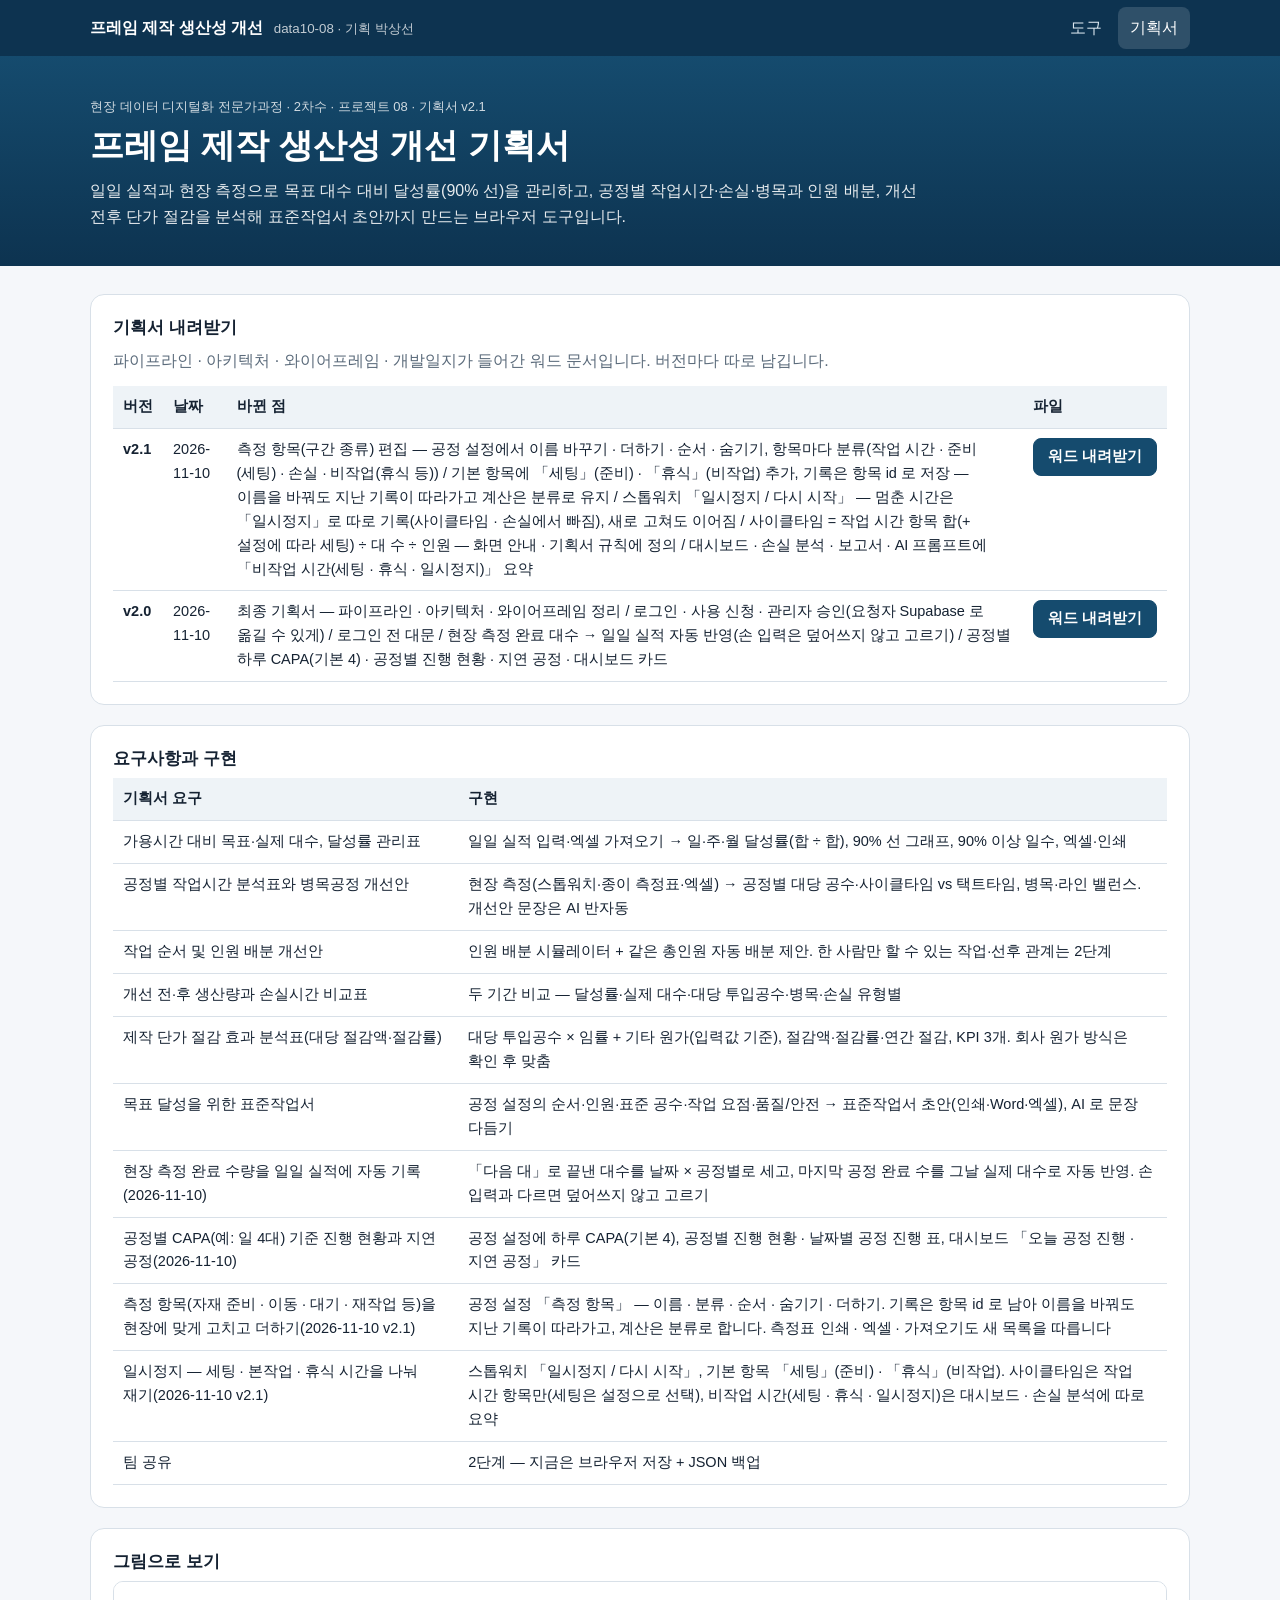
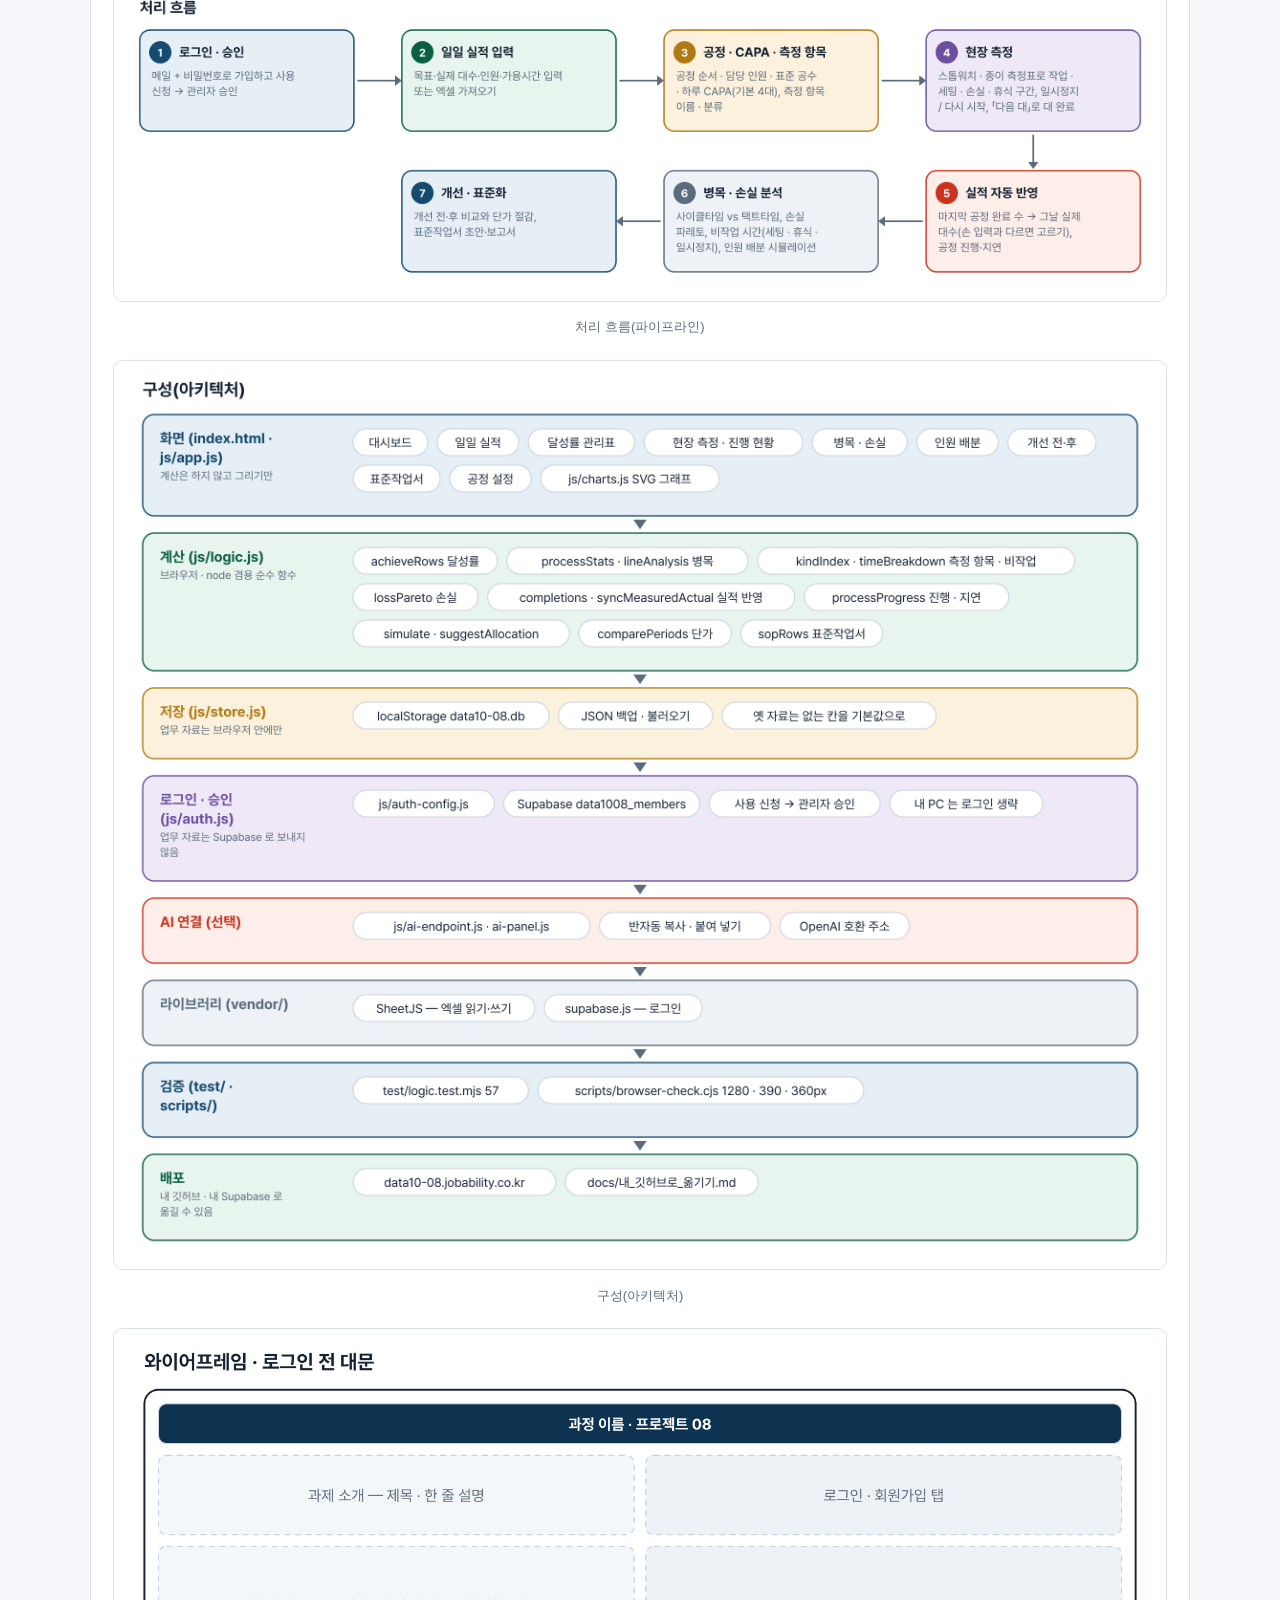
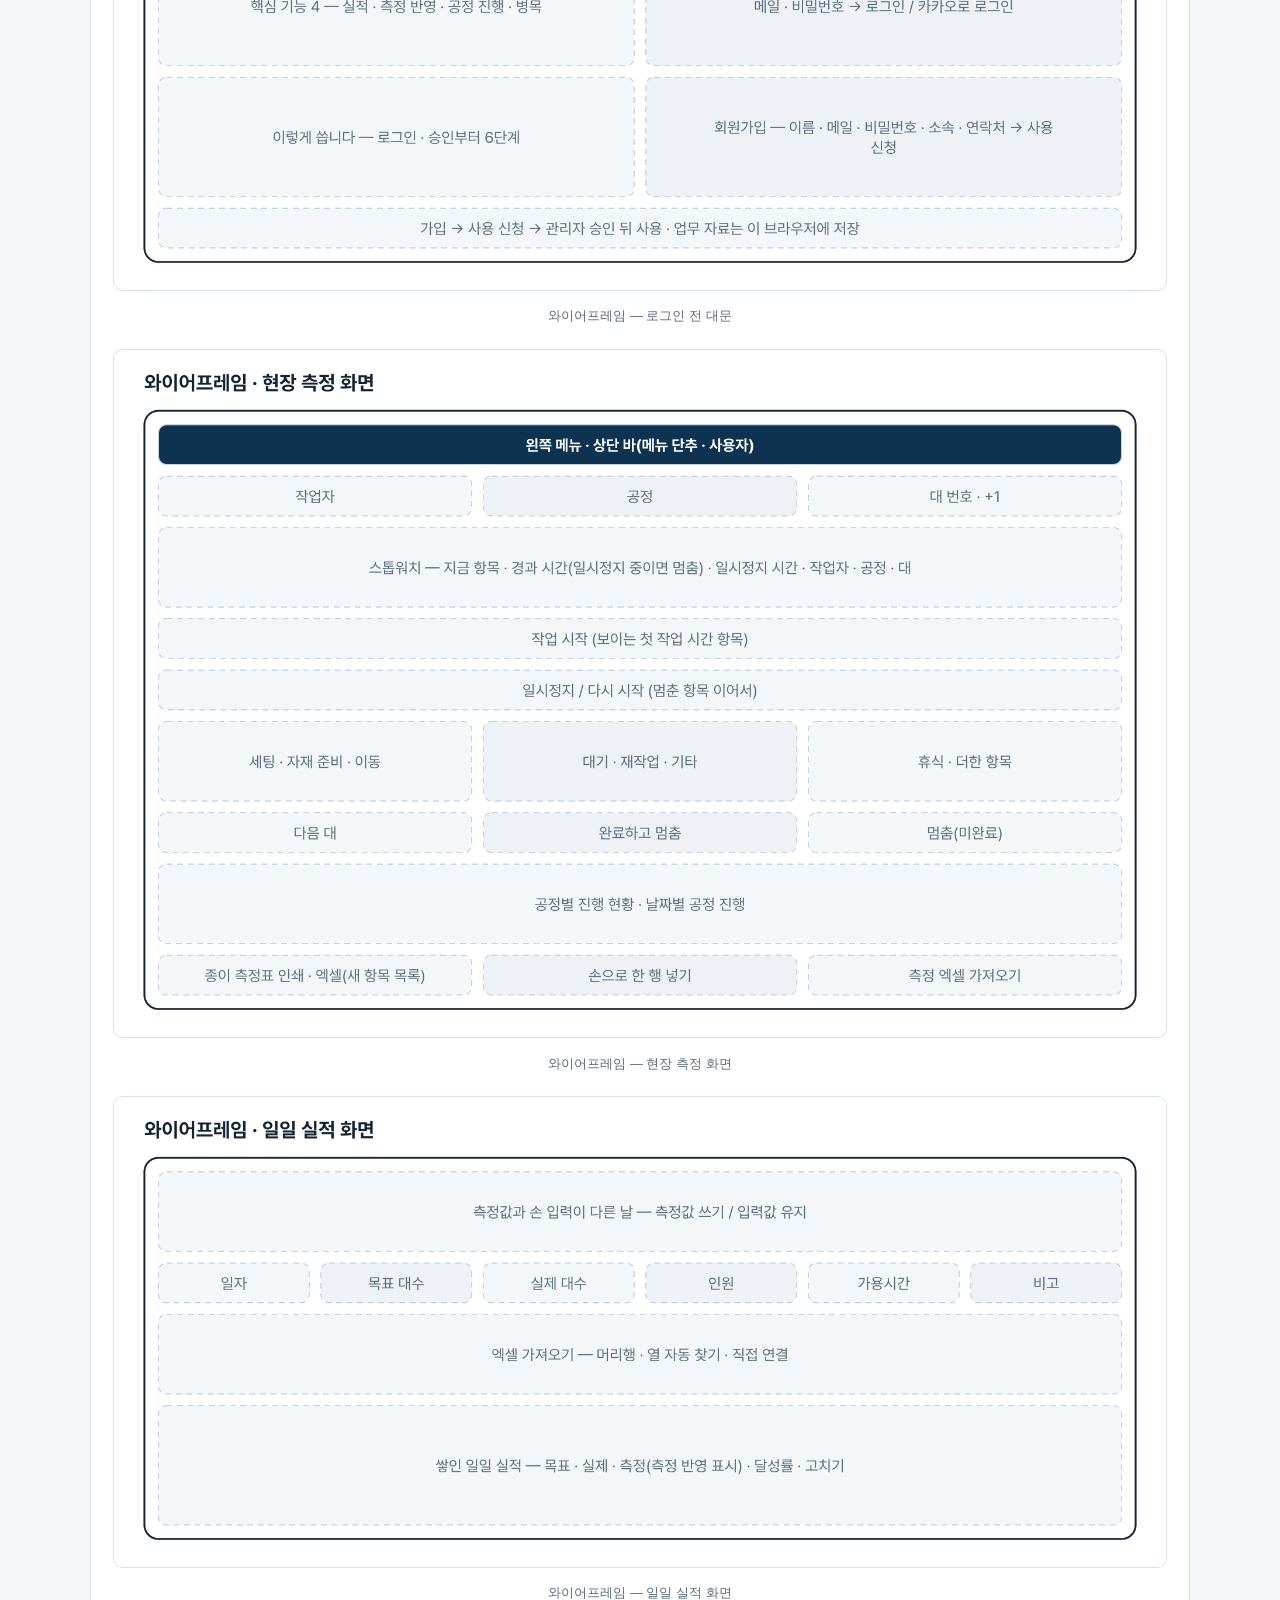
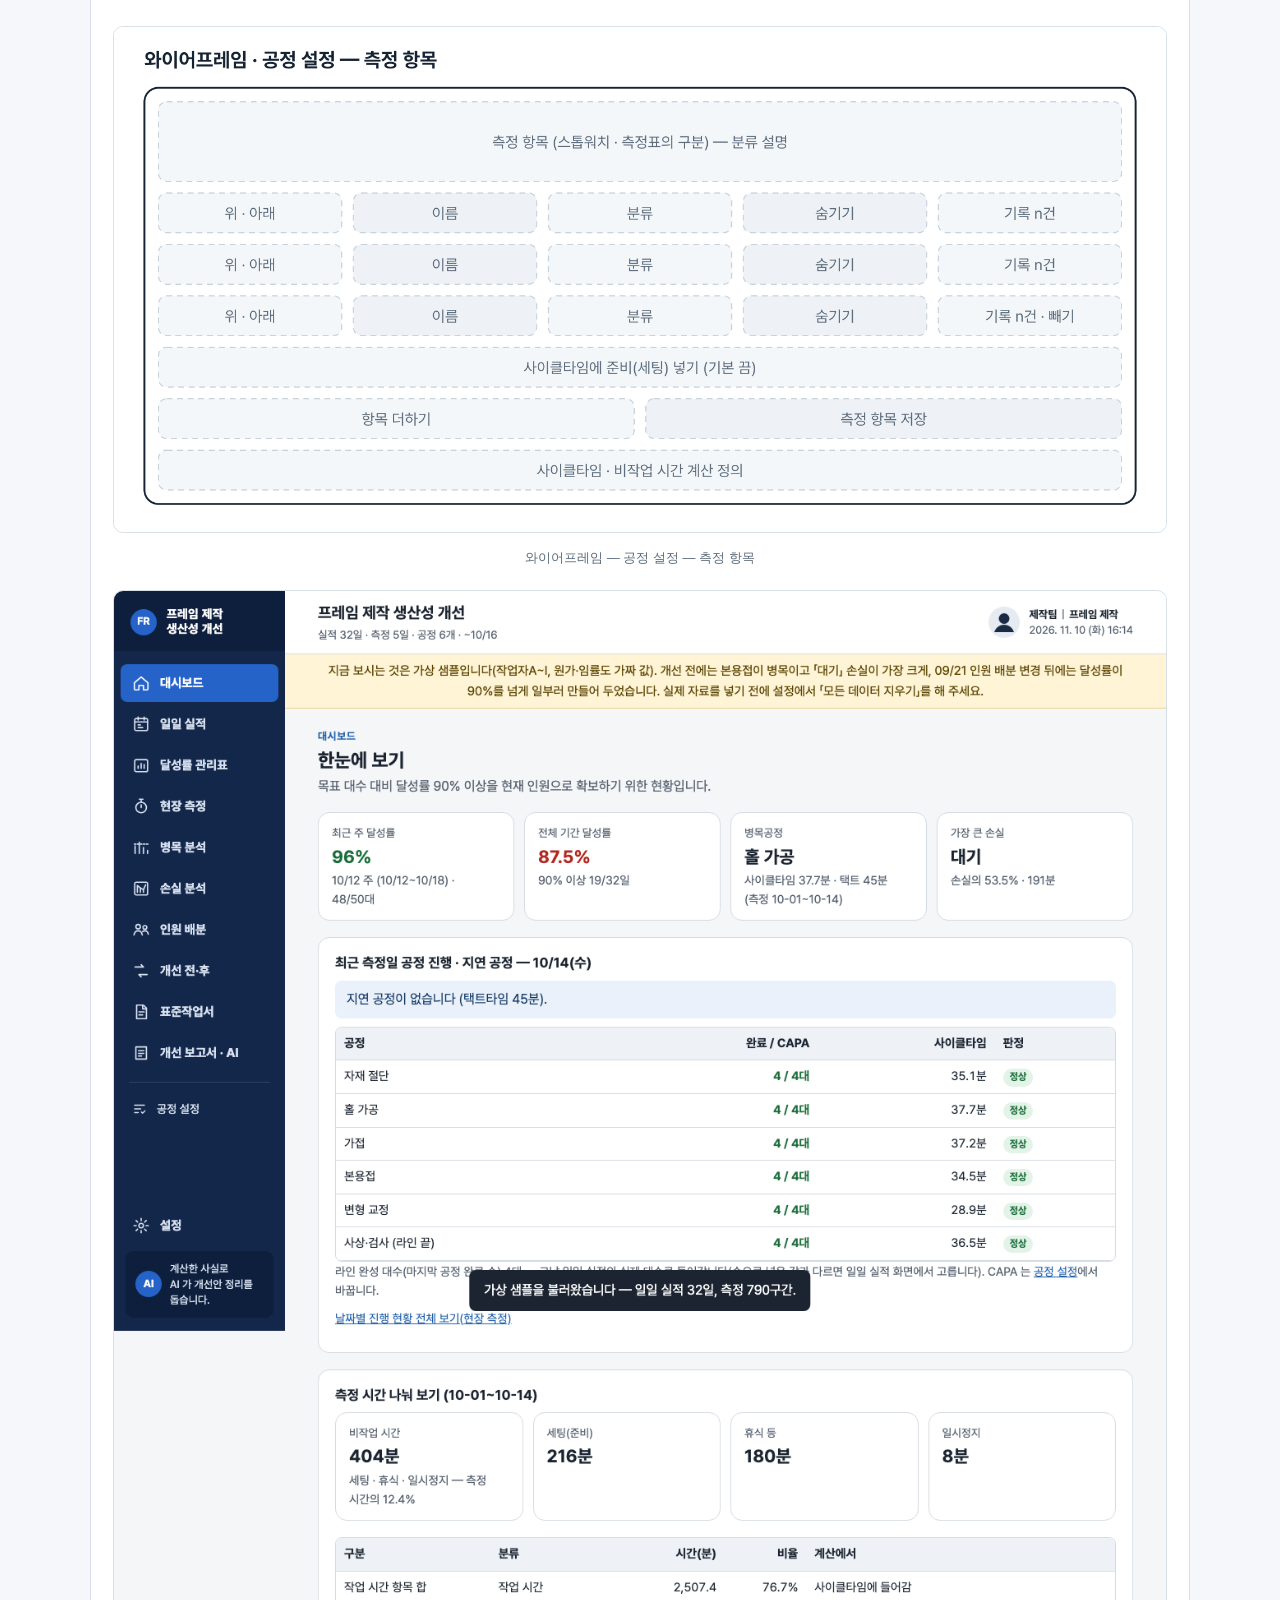
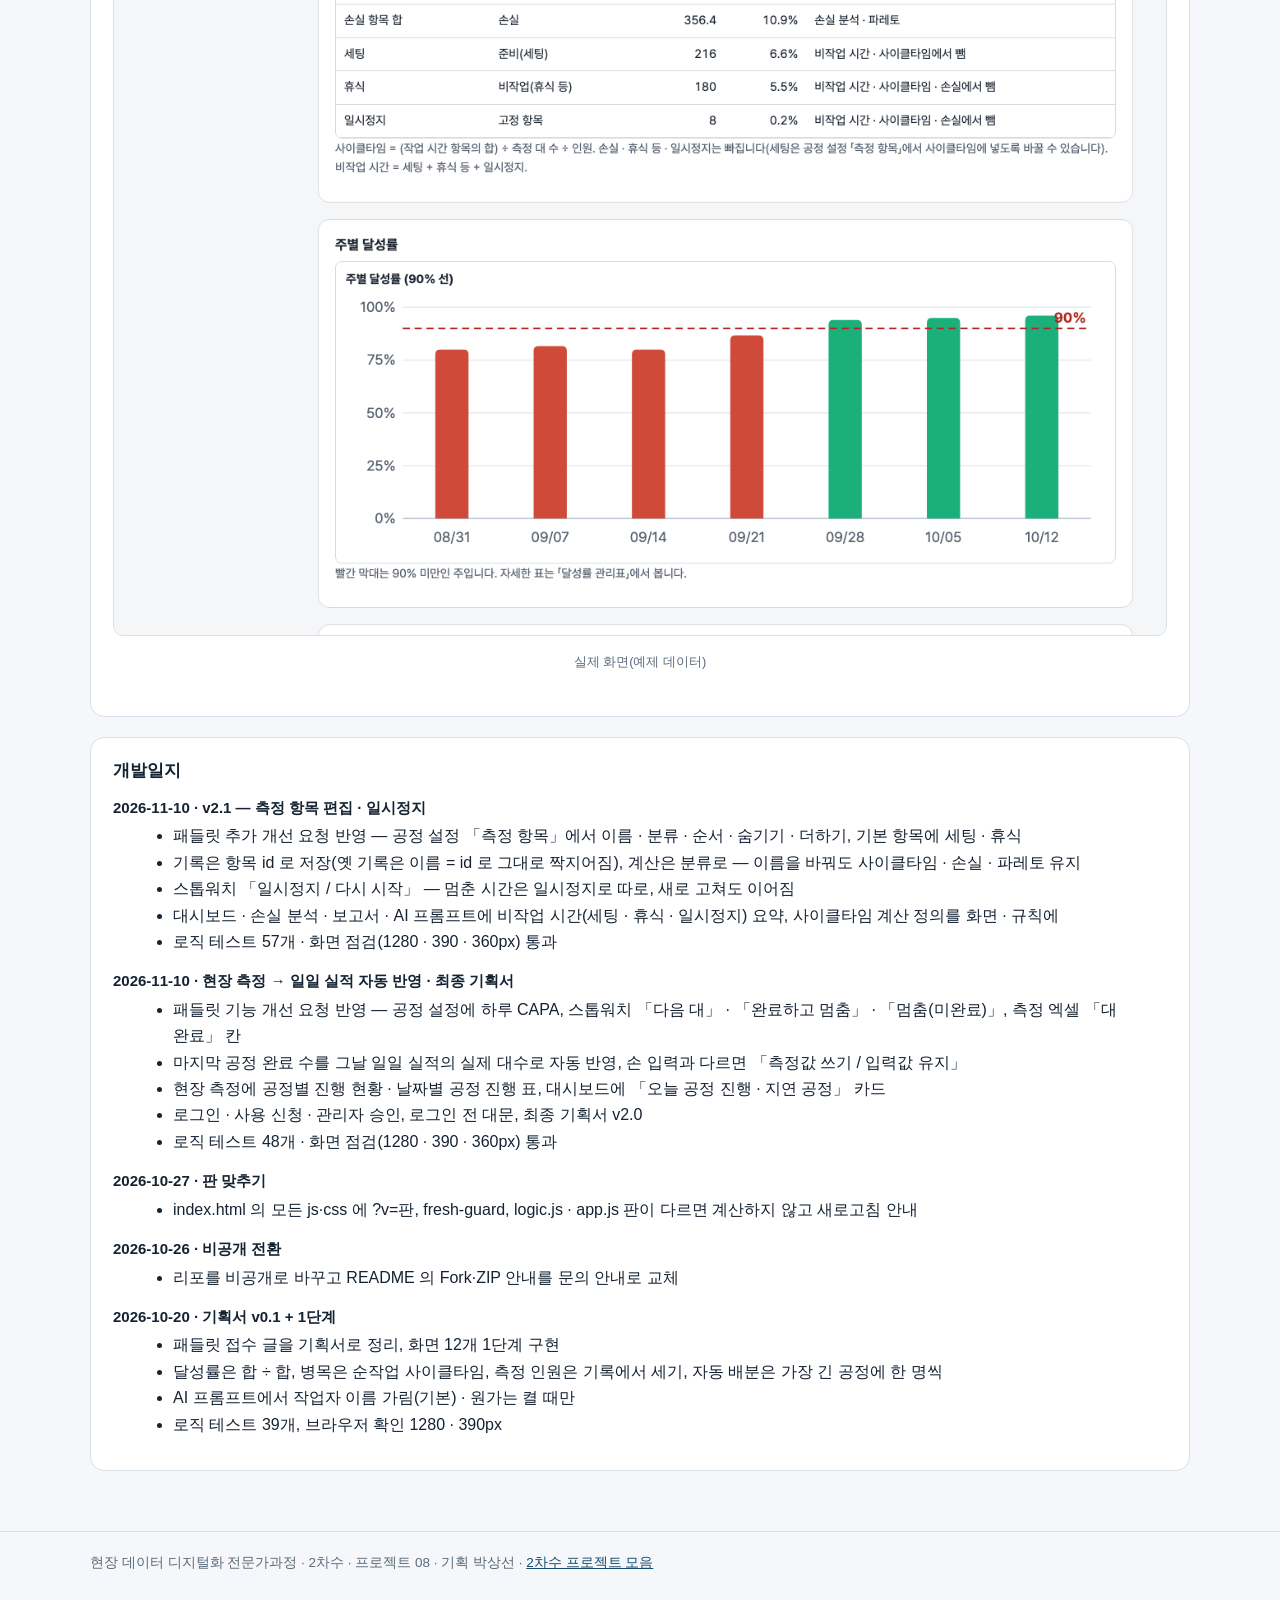
==== plan.html @ e933010c "v2.0 — 로그인·사용 승인 · 로그인 전 대문 · 최종 기획서 · 요청 반영(08·09·13) Co-Authored-By: Claude Opus 5.5 <noreply@anth" ====
<!DOCTYPE html>
<html lang="ko">
<head>
<meta charset="UTF-8">
<meta name="viewport" content="width=device-width, initial-scale=1.0">
<title>기획서 — 프레임 제작 생산성 개선</title>
<meta name="robots" content="index,follow">
<link rel="icon" href="favicon.svg" type="image/svg+xml">
<link rel="stylesheet" href="css/style.css">
<style>
.plan-figs figure{margin:0 0 22px;} .plan-figs img{width:100%;height:auto;border:1px solid var(--line);border-radius:10px;background:#fff;}
.plan-figs figcaption{font-size:13px;color:var(--sub);text-align:center;margin-top:6px;}
.plan td{white-space:normal;} .plan td .btn{min-height:36px;white-space:nowrap;}
h3{font-size:15px;margin:16px 0 6px;} main ul{margin:0 0 10px 20px;}
:root{--ink:#152232;--sub:#5b6b7b;--line:#d8e0e8;--brand:#154b6e;--bg:#f5f7fa;--container-pad:20px}
@media (min-width:640px){:root{--container-pad:28px}} @media (min-width:1024px){:root{--container-pad:40px}}
*{box-sizing:border-box} body{margin:0;background:var(--bg);color:var(--ink);font:16px/1.65 Pretendard,'Apple SD Gothic Neo','Malgun Gothic',sans-serif;word-break:keep-all;overflow-wrap:break-word}
a{color:var(--brand)} .wrap,.topnav-inner{max-width:calc(1100px + 2*var(--container-pad));margin:0 auto;padding:0 var(--container-pad)}
.topnav{background:#0d3350;color:#fff;position:sticky;top:0;z-index:5} .topnav-inner{display:flex;flex-wrap:wrap;align-items:center;justify-content:space-between;gap:8px;min-height:56px}
.topnav-brand{color:#fff;text-decoration:none;font-weight:700} .topnav-brand small{font-weight:400;opacity:.75;margin-left:6px}
.topnav-links{list-style:none;display:flex;gap:4px;margin:0;padding:0} .topnav-links a{color:#dbe7f0;text-decoration:none;padding:8px 12px;border-radius:8px;display:block} .topnav-links a.active,.topnav-links a:hover{background:rgba(255,255,255,.14);color:#fff}
.hero{background:linear-gradient(180deg,#154b6e,#0d3350);color:#fff;padding:40px 0 36px} .hero h1{margin:6px 0 10px;font-size:clamp(24px,3.4vw,34px);color:#fff} .hero p{margin:0;opacity:.9;max-width:860px} .eyebrow{font-size:13px;opacity:.8}
main{padding:28px 0 40px} .card{background:#fff;border:1px solid var(--line);border-radius:14px;padding:22px;margin:0 0 20px} .sub{color:var(--sub)}
.tablewrap{overflow-x:auto} table{border-collapse:collapse;width:100%;font-size:14.5px} th,td{border-bottom:1px solid var(--line);padding:9px 10px;text-align:left;vertical-align:top} th{background:#eef3f7;white-space:nowrap}
.btn{display:inline-flex;align-items:center;justify-content:center;padding:6px 14px;border-radius:8px;border:1px solid var(--brand);text-decoration:none;font-weight:600} .btn.primary{background:var(--brand);color:#fff}
footer{border-top:1px solid var(--line);padding:20px 0 28px;color:var(--sub);font-size:13.5px}
</style>
</head>
<body>
<nav class="topnav" aria-label="주요 메뉴">
  <div class="topnav-inner">
    <a class="topnav-brand" href="index.html">프레임 제작 생산성 개선 <small>data10-08 · 기획 박상선</small></a>
    <ul class="topnav-links">
      <li><a href="index.html">도구</a></li>
      <li><a href="plan.html" class="active" aria-current="page">기획서</a></li>
    </ul>
  </div>
</nav>
<header class="hero"><div class="wrap">
  <div class="eyebrow">현장 데이터 디지털화 전문가과정 · 2차수 · 프로젝트 08 · 기획서 v2.1</div>
  <h1>프레임 제작 생산성 개선 기획서</h1>
  <p>일일 실적과 현장 측정으로 목표 대수 대비 달성률(90% 선)을 관리하고, 공정별 작업시간·손실·병목과 인원 배분, 개선 전후 단가 절감을 분석해 표준작업서 초안까지 만드는 브라우저 도구입니다.</p>
</div></header>
<main><div class="wrap">
<div class="card">
  <h2 style="margin-top:0">기획서 내려받기</h2>
  <p class="sub">파이프라인 · 아키텍처 · 와이어프레임 · 개발일지가 들어간 워드 문서입니다. 버전마다 따로 남깁니다.</p>
  <div class="tablewrap plan"><table><thead><tr><th>버전</th><th>날짜</th><th>바뀐 점</th><th>파일</th></tr></thead><tbody><tr><td><b>v2.1</b></td><td>2026-11-10</td><td>측정 항목(구간 종류) 편집 — 공정 설정에서 이름 바꾸기 · 더하기 · 순서 · 숨기기, 항목마다 분류(작업 시간 · 준비(세팅) · 손실 · 비작업(휴식 등)) / 기본 항목에 「세팅」(준비) · 「휴식」(비작업) 추가, 기록은 항목 id 로 저장 — 이름을 바꿔도 지난 기록이 따라가고 계산은 분류로 유지 / 스톱워치 「일시정지 / 다시 시작」 — 멈춘 시간은 「일시정지」로 따로 기록(사이클타임 · 손실에서 빠짐), 새로 고쳐도 이어짐 / 사이클타임 = 작업 시간 항목 합(+ 설정에 따라 세팅) ÷ 대 수 ÷ 인원 — 화면 안내 · 기획서 규칙에 정의 / 대시보드 · 손실 분석 · 보고서 · AI 프롬프트에 「비작업 시간(세팅 · 휴식 · 일시정지)」 요약</td><td><a class="btn primary" href="docs/기획서/data10-08_박상선_프레임제작생산성개선_기획서_v2.1.docx" download>워드 내려받기</a></td></tr><tr><td><b>v2.0</b></td><td>2026-11-10</td><td>최종 기획서 — 파이프라인 · 아키텍처 · 와이어프레임 정리 / 로그인 · 사용 신청 · 관리자 승인(요청자 Supabase 로 옮길 수 있게) / 로그인 전 대문 / 현장 측정 완료 대수 → 일일 실적 자동 반영(손 입력은 덮어쓰지 않고 고르기) / 공정별 하루 CAPA(기본 4) · 공정별 진행 현황 · 지연 공정 · 대시보드 카드</td><td><a class="btn primary" href="docs/기획서/data10-08_박상선_프레임제작생산성개선_기획서_v2.0.docx" download>워드 내려받기</a></td></tr></tbody></table></div>
</div>
<div class="card plan">
  <h2 style="margin-top:0">요구사항과 구현</h2>
  <div class="tablewrap"><table><thead><tr><th>기획서 요구</th><th>구현</th></tr></thead><tbody><tr><td>가용시간 대비 목표·실제 대수, 달성률 관리표</td><td>일일 실적 입력·엑셀 가져오기 → 일·주·월 달성률(합 ÷ 합), 90% 선 그래프, 90% 이상 일수, 엑셀·인쇄</td></tr><tr><td>공정별 작업시간 분석표와 병목공정 개선안</td><td>현장 측정(스톱워치·종이 측정표·엑셀) → 공정별 대당 공수·사이클타임 vs 택트타임, 병목·라인 밸런스. 개선안 문장은 AI 반자동</td></tr><tr><td>작업 순서 및 인원 배분 개선안</td><td>인원 배분 시뮬레이터 + 같은 총인원 자동 배분 제안. 한 사람만 할 수 있는 작업·선후 관계는 2단계</td></tr><tr><td>개선 전·후 생산량과 손실시간 비교표</td><td>두 기간 비교 — 달성률·실제 대수·대당 투입공수·병목·손실 유형별</td></tr><tr><td>제작 단가 절감 효과 분석표(대당 절감액·절감률)</td><td>대당 투입공수 × 임률 + 기타 원가(입력값 기준), 절감액·절감률·연간 절감, KPI 3개. 회사 원가 방식은 확인 후 맞춤</td></tr><tr><td>목표 달성을 위한 표준작업서</td><td>공정 설정의 순서·인원·표준 공수·작업 요점·품질/안전 → 표준작업서 초안(인쇄·Word·엑셀), AI 로 문장 다듬기</td></tr><tr><td>현장 측정 완료 수량을 일일 실적에 자동 기록(2026-11-10)</td><td>「다음 대」로 끝낸 대수를 날짜 × 공정별로 세고, 마지막 공정 완료 수를 그날 실제 대수로 자동 반영. 손 입력과 다르면 덮어쓰지 않고 고르기</td></tr><tr><td>공정별 CAPA(예: 일 4대) 기준 진행 현황과 지연 공정(2026-11-10)</td><td>공정 설정에 하루 CAPA(기본 4), 공정별 진행 현황 · 날짜별 공정 진행 표, 대시보드 「오늘 공정 진행 · 지연 공정」 카드</td></tr><tr><td>측정 항목(자재 준비 · 이동 · 대기 · 재작업 등)을 현장에 맞게 고치고 더하기(2026-11-10 v2.1)</td><td>공정 설정 「측정 항목」 — 이름 · 분류 · 순서 · 숨기기 · 더하기. 기록은 항목 id 로 남아 이름을 바꿔도 지난 기록이 따라가고, 계산은 분류로 합니다. 측정표 인쇄 · 엑셀 · 가져오기도 새 목록을 따릅니다</td></tr><tr><td>일시정지 — 세팅 · 본작업 · 휴식 시간을 나눠 재기(2026-11-10 v2.1)</td><td>스톱워치 「일시정지 / 다시 시작」, 기본 항목 「세팅」(준비) · 「휴식」(비작업). 사이클타임은 작업 시간 항목만(세팅은 설정으로 선택), 비작업 시간(세팅 · 휴식 · 일시정지)은 대시보드 · 손실 분석에 따로 요약</td></tr><tr><td>팀 공유</td><td>2단계 — 지금은 브라우저 저장 + JSON 백업</td></tr></tbody></table></div>
</div>
<div class="card plan-figs"><h2 style="margin-top:0">그림으로 보기</h2><figure><img src="docs/img/pipeline.png" alt="처리 흐름(파이프라인)" loading="lazy"><figcaption>처리 흐름(파이프라인)</figcaption></figure><figure><img src="docs/img/architecture.png" alt="구성(아키텍처)" loading="lazy"><figcaption>구성(아키텍처)</figcaption></figure><figure><img src="docs/img/wireframe-1.png" alt="와이어프레임 — 로그인 전 대문" loading="lazy"><figcaption>와이어프레임 — 로그인 전 대문</figcaption></figure><figure><img src="docs/img/wireframe-2.png" alt="와이어프레임 — 현장 측정 화면" loading="lazy"><figcaption>와이어프레임 — 현장 측정 화면</figcaption></figure><figure><img src="docs/img/wireframe-3.png" alt="와이어프레임 — 일일 실적 화면" loading="lazy"><figcaption>와이어프레임 — 일일 실적 화면</figcaption></figure><figure><img src="docs/img/wireframe-4.png" alt="와이어프레임 — 공정 설정 — 측정 항목" loading="lazy"><figcaption>와이어프레임 — 공정 설정 — 측정 항목</figcaption></figure><figure><img src="docs/img/screen.png" alt="실제 화면(예제 데이터)" loading="lazy"><figcaption>실제 화면(예제 데이터)</figcaption></figure></div>
<div class="card"><h2 style="margin-top:0">개발일지</h2><h3>2026-11-10 · v2.1 — 측정 항목 편집 · 일시정지</h3><ul><li>패들릿 추가 개선 요청 반영 — 공정 설정 「측정 항목」에서 이름 · 분류 · 순서 · 숨기기 · 더하기, 기본 항목에 세팅 · 휴식</li><li>기록은 항목 id 로 저장(옛 기록은 이름 = id 로 그대로 짝지어짐), 계산은 분류로 — 이름을 바꿔도 사이클타임 · 손실 · 파레토 유지</li><li>스톱워치 「일시정지 / 다시 시작」 — 멈춘 시간은 일시정지로 따로, 새로 고쳐도 이어짐</li><li>대시보드 · 손실 분석 · 보고서 · AI 프롬프트에 비작업 시간(세팅 · 휴식 · 일시정지) 요약, 사이클타임 계산 정의를 화면 · 규칙에</li><li>로직 테스트 57개 · 화면 점검(1280 · 390 · 360px) 통과</li></ul><h3>2026-11-10 · 현장 측정 → 일일 실적 자동 반영 · 최종 기획서</h3><ul><li>패들릿 기능 개선 요청 반영 — 공정 설정에 하루 CAPA, 스톱워치 「다음 대」 · 「완료하고 멈춤」 · 「멈춤(미완료)」, 측정 엑셀 「대 완료」 칸</li><li>마지막 공정 완료 수를 그날 일일 실적의 실제 대수로 자동 반영, 손 입력과 다르면 「측정값 쓰기 / 입력값 유지」</li><li>현장 측정에 공정별 진행 현황 · 날짜별 공정 진행 표, 대시보드에 「오늘 공정 진행 · 지연 공정」 카드</li><li>로그인 · 사용 신청 · 관리자 승인, 로그인 전 대문, 최종 기획서 v2.0</li><li>로직 테스트 48개 · 화면 점검(1280 · 390 · 360px) 통과</li></ul><h3>2026-10-27 · 판 맞추기</h3><ul><li>index.html 의 모든 js·css 에 ?v=판, fresh-guard, logic.js · app.js 판이 다르면 계산하지 않고 새로고침 안내</li></ul><h3>2026-10-26 · 비공개 전환</h3><ul><li>리포를 비공개로 바꾸고 README 의 Fork·ZIP 안내를 문의 안내로 교체</li></ul><h3>2026-10-20 · 기획서 v0.1 + 1단계</h3><ul><li>패들릿 접수 글을 기획서로 정리, 화면 12개 1단계 구현</li><li>달성률은 합 ÷ 합, 병목은 순작업 사이클타임, 측정 인원은 기록에서 세기, 자동 배분은 가장 긴 공정에 한 명씩</li><li>AI 프롬프트에서 작업자 이름 가림(기본) · 원가는 켤 때만</li><li>로직 테스트 39개, 브라우저 확인 1280 · 390px</li></ul></div>
</div></main>
<footer><div class="wrap">현장 데이터 디지털화 전문가과정 · 2차수 · 프로젝트 08 · 기획 박상선 · <a href="https://data10-00.jobability.co.kr/">2차수 프로젝트 모음</a></div></footer>
</body>
</html>
---- css/style.css ----
/* 프레임 제작 생산성 개선 — 1단계 화면 스타일
   틀(왼쪽 메뉴 + 위 머리)은 data09-17, 부품(카드·표·양식·그래프)은 data09-25 에서 가져왔습니다.
   360px 까지 반응형 — 1024px 미만에서는 왼쪽 메뉴를 「메뉴」 단추로 여닫습니다. */
:root {
  --container-wide: 1280px;
  --container-pad: 16px;
  --bg: #f4f6f8;
  --surface: #ffffff;
  --surface-2: #eef1f5;
  --text: #1b2430;
  --muted: #56616f;
  --line: #d5dbe2;
  --primary: #1f5fa8;
  --primary-dark: #174a84;
  --on-primary: #ffffff;
  --bar: #2f6fb8;
  --bar-track: #e3e9f0;
  --danger: #b3261e;
  --danger-bg: #fdecea;
  --warn: #7a5200;
  --warn-bg: #fff4d6;
  --ok: #1b6e3a;
  --radius: 8px;
  --side-w: 208px;
  --side-bg: #13274b;
  --side-bg-2: #0e1f3d;
  --side-text: #d9e2f0;
  --side-active: #2563c9;
  --good: #1f5fa8;
  --bad: #b3261e;
}
@media (min-width: 640px) { :root { --container-pad: 28px; } }
@media (min-width: 1024px) { :root { --container-pad: 40px; } }

*, *::before, *::after { box-sizing: border-box; }
html { -webkit-text-size-adjust: 100%; }
body {
  margin: 0;
  background: var(--bg);
  color: var(--text);
  font-family: "Pretendard", "Apple SD Gothic Neo", "Malgun Gothic", "Noto Sans KR", system-ui, sans-serif;
  font-size: 16px;
  line-height: 1.6;
  word-break: keep-all;
  overflow-wrap: break-word;
}
button, input, select, textarea { font: inherit; color: inherit; }
input[type="file"] { max-width: 100%; }
h1, h2, h3 { line-height: 1.3; margin: 0 0 .5em; }
h1 { font-size: 1.45rem; }
h2 { font-size: 1.2rem; }
h3 { font-size: 1.05rem; }
p { margin: 0 0 .75em; }
a { color: var(--primary); }
.num { font-variant-numeric: tabular-nums; text-align: right; white-space: nowrap; }

.inner {
  max-width: calc(var(--container-wide) + 2 * var(--container-pad));
  margin: 0 auto;
  padding: 0 var(--container-pad);
}
.sr { position: absolute; width: 1px; height: 1px; overflow: hidden; clip: rect(0 0 0 0); white-space: nowrap; }
.skip { position: absolute; left: -999px; }
.skip:focus { left: 8px; top: 8px; background: #fff; padding: 8px; z-index: 50; }
[hidden] { display: none !important; }

/* ── 틀: 왼쪽 메뉴 + 위 머리 (2026-09-30 디자인 요청) ── */
.shell { display: flex; min-height: 100vh; }
.sidebar {
  width: var(--side-w); flex: none; background: var(--side-bg); color: var(--side-text);
  display: flex; flex-direction: column; position: sticky; top: 0; height: 100vh; overflow-y: auto; z-index: 30;
}
.side-brand { display: flex; align-items: center; gap: 12px; padding: 20px 20px 18px; color: #fff; text-decoration: none; background: var(--side-bg-2); }
.brand-mark { width: 38px; height: 38px; flex: none; border-radius: 4px; object-fit: contain; }
.brand-text { font-weight: 800; font-size: .92rem; line-height: 1.2; letter-spacing: .02em; }
.side-nav { display: flex; flex-direction: column; gap: 4px; padding: 16px 8px; }
.sidebar a svg, .menu-btn svg { width: 22px; height: 22px; flex: none; fill: none; stroke: currentColor; stroke-width: 1.8; stroke-linecap: round; stroke-linejoin: round; }
.side-nav a, .side-set { display: flex; align-items: center; gap: 12px; min-height: 46px; padding: 8px 14px; border-radius: 8px; color: var(--side-text); text-decoration: none; font-weight: 600; font-size: .95rem; }
.side-nav a:hover, .side-set:hover { background: rgba(255, 255, 255, .08); color: #fff; }
.side-nav a[aria-current="page"], .side-set[aria-current="page"] { background: var(--side-active); color: #fff; }
.side-nav a:focus-visible, .side-set:focus-visible, .side-ai:focus-visible, .side-brand:focus-visible { outline: 2px solid #fff; outline-offset: -2px; }
.side-nav .side-sub { min-height: 40px; font-size: .88rem; font-weight: 500; }
.side-nav .side-sub svg { width: 18px; height: 18px; }
.side-sep { height: 1px; background: rgba(255, 255, 255, .14); margin: 8px 10px; }
.side-bottom { margin-top: auto; padding: 8px 8px 16px; }
.side-ai { display: flex; align-items: center; gap: 10px; margin: 8px 6px 0; padding: 12px; border-radius: 10px; background: var(--side-bg-2); color: var(--side-text); text-decoration: none; font-size: .82rem; line-height: 1.45; }
.ai-dot { flex: none; width: 32px; height: 32px; border-radius: 50%; background: var(--side-active); color: #fff; display: grid; place-items: center; font-weight: 800; font-size: .8rem; }
.side-backdrop { position: fixed; inset: 0; background: rgba(8, 16, 32, .5); z-index: 25; }
.content { flex: 1 1 auto; min-width: 0; display: flex; flex-direction: column; }
/* 세로 flex 안에서 margin:auto 는 늘이기(stretch)를 끄므로 폭을 직접 줍니다 — 없으면 넓은 표가 main 을 밀어 냅니다 */
.content > .main, .content > .site-footer { width: 100%; }
.topbar { display: flex; align-items: center; gap: 12px 16px; padding: 12px var(--container-pad); background: var(--surface); border-bottom: 1px solid var(--line); position: sticky; top: 0; z-index: 20; }
.menu-btn { display: none; flex: none; width: 44px; height: 44px; border: 1px solid var(--line); border-radius: 8px; background: var(--surface); cursor: pointer; align-items: center; justify-content: center; color: var(--text); }
.top-title { display: flex; flex-direction: column; text-decoration: none; color: var(--text); margin-right: auto; min-width: 0; }
.top-name { font-weight: 800; font-size: 1.2rem; }
.top-sub { font-size: .84rem; color: var(--muted); }
.top-user { display: flex; align-items: center; gap: 10px; flex: none; }
.avatar { width: 40px; height: 40px; }
.user-text { display: flex; flex-direction: column; font-size: .82rem; color: var(--muted); line-height: 1.45; }
.bar-sep { color: #9aa3ae; margin: 0 2px; }
@media (max-width: 1023px) {
  .sidebar { position: fixed; left: 0; top: 0; bottom: 0; transform: translateX(-100%); visibility: hidden; transition: transform .2s ease, visibility 0s linear .2s; }
  .menu-open .sidebar { transform: none; visibility: visible; transition: transform .2s ease; box-shadow: 0 0 30px rgba(0, 0, 0, .35); }
  .menu-btn { display: inline-flex; }
}
@media (max-width: 640px) {
  .top-sub { display: none; }
  .top-name { font-size: 1.02rem; }
  .user-text .now { display: none; }
  .avatar { width: 34px; height: 34px; }
}
@media (max-width: 400px) { .user-text { display: none; } }
@media (prefers-reduced-motion: reduce) { .sidebar { transition: none !important; } }
.sample-banner { background: var(--warn-bg); border-bottom: 1px solid #e8cf85; color: #5a4400; font-size: .95rem; padding: 8px var(--container-pad); text-align: center; }
.store-banner { background: var(--danger-bg); color: #7a1c14; font-size: .95rem; padding: 8px var(--container-pad); text-align: center; }

.main { padding-top: 24px; padding-bottom: 48px; min-height: 60vh; }
.main:focus { outline: none; }

.site-footer { margin-top: auto; border-top: 1px solid var(--line); background: var(--surface); color: var(--muted); font-size: .9rem; padding: 16px 0; }
/* ── 공통 부품 ─────────────────────────── */
.stage { font-size: .8rem; font-weight: 800; color: var(--primary); letter-spacing: .04em; margin-bottom: 4px; }
.page-head { display: flex; flex-wrap: wrap; align-items: flex-end; gap: 8px 16px; margin-bottom: 18px; }
.page-head .titles { margin-right: auto; min-width: 0; }
.page-head h1 { margin: 0; }
.page-head .lead { color: var(--muted); margin: 4px 0 0; }
.card { background: var(--surface); border: 1px solid var(--line); border-radius: 14px; padding: 20px; margin-bottom: 20px; min-width: 0; }
.card > h2 { font-size: 1.05rem; }
.note { color: var(--muted); font-size: .9rem; }
.grid-2 { display: grid; grid-template-columns: repeat(2, minmax(0, 1fr)); gap: 20px; }
@media (max-width: 900px) { .grid-2 { grid-template-columns: minmax(0, 1fr); } }

.btn {
  display: inline-flex; align-items: center; justify-content: center; gap: 8px;
  min-height: 44px; padding: 8px 16px; border-radius: var(--radius);
  border: 1px solid var(--line); background: var(--surface); cursor: pointer; font-weight: 700; text-decoration: none; color: var(--text);
}
.btn:hover { border-color: var(--primary); }
.btn:disabled { opacity: .5; cursor: not-allowed; }
.btn-primary { background: var(--primary); color: var(--on-primary); border-color: var(--primary); }
.btn-primary:hover { background: var(--primary-dark); }
.btn-danger { color: var(--danger); border-color: var(--danger); }
.btn-sm { min-height: 36px; padding: 4px 12px; font-size: .9rem; }
.btn-big { min-height: 52px; font-size: 1.05rem; padding: 12px 28px; }
.btn-row { display: flex; flex-wrap: wrap; gap: 8px; }

/* 선택 칸(Scope Setup) */
.seg { display: flex; flex-wrap: wrap; gap: 8px; }
.opt-grid { display: grid; grid-template-columns: repeat(auto-fill, minmax(180px, 1fr)); gap: 10px; }
.opt {
  position: relative; display: flex; gap: 10px; align-items: flex-start; padding: 10px 12px; min-height: 52px;
  border: 1px solid var(--line); border-radius: var(--radius); background: var(--surface); cursor: pointer; min-width: 0;
}
.opt input { margin-top: 4px; flex: none; width: 18px; height: 18px; accent-color: var(--primary); }
.opt .t { font-weight: 700; display: block; }
.opt .s { font-size: .8rem; color: var(--muted); display: block; }
.opt:has(input:checked) { background: var(--primary-soft); border-color: #9dbdf0; }
.opt .avail { font-size: .78rem; color: var(--muted); }
.opt .avail.zero { color: var(--obs); }
.summary { display: grid; grid-template-columns: max-content minmax(0, 1fr); gap: 6px 16px; margin: 0; }
.summary dt { color: var(--muted); font-size: .9rem; }
.summary dd { margin: 0; font-weight: 700; min-width: 0; }
.scope-id { font-family: ui-monospace, Menlo, Consolas, monospace; font-size: 1.15rem; color: #17427e; }

/* 양식 */
.form-grid { display: grid; grid-template-columns: repeat(3, minmax(0, 1fr)); gap: 14px 18px; }
.form-grid .span-all { grid-column: 1 / -1; }
@media (max-width: 1100px) { .form-grid { grid-template-columns: repeat(2, minmax(0, 1fr)); } }
@media (max-width: 560px) { .form-grid { grid-template-columns: minmax(0, 1fr); } }
.field { display: flex; flex-direction: column; gap: 4px; min-width: 0; }
.field > span { font-weight: 700; font-size: .9rem; }
.field > span .req { color: var(--danger); margin-left: 4px; }
.field input, .field select, .field textarea {
  width: 100%; min-height: 44px; padding: 8px 10px; border: 1px solid var(--line); border-radius: var(--radius); background: var(--surface);
}
.field textarea { min-height: 80px; resize: vertical; }
.field .hint { font-size: .82rem; color: var(--muted); }
.field .err { color: var(--danger); font-size: .88rem; }
.field.invalid input, .field.invalid select, .field.invalid textarea { border-color: var(--danger); }
fieldset.block { border: 1px solid var(--line); border-radius: 14px; padding: 16px 18px 18px; margin: 0 0 18px; background: var(--surface); min-width: 0; }
fieldset.block legend { font-weight: 800; padding: 0 6px; }
details.block { border: 1px solid var(--line); border-radius: 14px; padding: 8px 18px; margin: 0 0 10px; background: var(--surface); min-width: 0; }
details.block[open] { padding-bottom: 16px; }
details.block > summary { font-weight: 800; overflow-wrap: anywhere; }
.view-toggle { display: inline-flex; border: 1px solid var(--line); border-radius: 10px; overflow: hidden; }
.view-toggle button { border: 0; background: var(--surface); padding: 6px 14px; font: inherit; cursor: pointer; min-height: 36px; }
.view-toggle button[aria-pressed="true"] { background: var(--primary); color: #fff; font-weight: 700; }
table.list.pivot td.label { white-space: nowrap; }
table.list.alias td:first-child { font-weight: 700; }
.kind { display: inline-block; font-size: .75rem; font-weight: 800; padding: 1px 8px; border-radius: 999px; margin-left: 6px; vertical-align: middle; }
.kind.fact { background: #e3f3e8; color: var(--fact); }
.kind.obs { background: #fdf0dc; color: var(--obs); }
.kind.meta { background: #eef1f5; color: var(--muted); }
.submit-bar { display: flex; justify-content: flex-end; gap: 8px; flex-wrap: wrap; position: sticky; bottom: 0; background: var(--bg); padding: 12px 0; }

/* 이미지 목록(등록 화면) */
.media-list { display: grid; grid-template-columns: repeat(auto-fill, minmax(200px, 1fr)); gap: 12px; margin-top: 12px; }
.media-item { border: 1px solid var(--line); border-radius: var(--radius); padding: 8px; display: flex; flex-direction: column; gap: 6px; min-width: 0; background: #fafbfd; }
.media-item .thumb { aspect-ratio: 4 / 3; background: #e9eef4; border-radius: 6px; display: flex; align-items: center; justify-content: center; overflow: hidden; color: var(--muted); font-size: .85rem; text-align: center; padding: 6px; }
.media-item .thumb img { width: 100%; height: 100%; object-fit: contain; }
.media-item select, .media-item input { width: 100%; min-height: 38px; padding: 4px 8px; border: 1px solid var(--line); border-radius: 8px; background: #fff; }

/* 표 */
.table-wrap { overflow-x: auto; border: 1px solid var(--line); border-radius: var(--radius); background: var(--surface); }
table.list { width: 100%; border-collapse: collapse; font-size: .92rem; }
table.list th, table.list td { padding: 8px 10px; border-bottom: 1px solid var(--line); text-align: left; vertical-align: top; }
table.list th { background: #eef2f7; white-space: nowrap; }
table.list td.num, table.list th.num { text-align: right; white-space: nowrap; }
table.list td.zero { color: #a3adba; }
table.list tr.differs td { background: #fffaf0; }
table.list td.blk { color: var(--muted); font-size: .82rem; white-space: nowrap; }
.heat-1 { background: #eef4fd; } .heat-2 { background: #d9e7fb; } .heat-3 { background: #bcd4f7; }

/* 통계 타일 */
.tiles { display: grid; grid-template-columns: repeat(4, minmax(0, 1fr)); gap: 12px; margin-bottom: 20px; }
@media (max-width: 900px) { .tiles { grid-template-columns: repeat(2, minmax(0, 1fr)); } }
.tile { background: var(--surface); border: 1px solid var(--line); border-radius: 14px; padding: 14px 16px; min-width: 0; }
.tile .k { font-size: .85rem; color: var(--muted); }
.tile .v { font-size: 1.6rem; font-weight: 800; }

/* 가져오기 */
.map-grid { display: grid; grid-template-columns: repeat(auto-fill, minmax(260px, 1fr)); gap: 10px 16px; }
.map-row { display: flex; flex-direction: column; gap: 4px; min-width: 0; border: 1px solid var(--line); border-radius: 10px; padding: 8px 10px; background: #fafbfd; }
.map-row .col { font-weight: 800; }
.map-row .ex { font-size: .8rem; color: var(--muted); overflow: hidden; text-overflow: ellipsis; white-space: nowrap; }
.map-row select { min-height: 38px; border: 1px solid var(--line); border-radius: 8px; padding: 4px 8px; background: #fff; width: 100%; }

.alert { padding: 10px 14px; border-radius: var(--radius); margin: 10px 0; }
.alert.warn { background: #fdecea; color: #7a1c14; }
.alert.info { background: #eaf1fa; color: #123a66; }
.empty { text-align: center; padding: 40px 16px; color: var(--muted); }

/* 대화상자·알림 */
.dialog { border: none; border-radius: 12px; padding: 0; width: min(640px, calc(100vw - 32px)); max-height: calc(100vh - 32px); }
.dialog::backdrop { background: rgba(0, 0, 0, .45); }
.dialog-body { padding: 20px; }
.dialog-actions { display: flex; justify-content: flex-end; gap: 8px; margin-top: 16px; flex-wrap: wrap; }
.toast { position: fixed; left: 50%; bottom: 24px; transform: translateX(-50%); background: #1b2430; color: #fff; padding: 12px 18px; border-radius: var(--radius); z-index: 100; max-width: calc(100vw - 32px); }
.toast.error { background: var(--danger); }


/* ── data09-25 추가 ─────────────────────── */
.filters { display: grid; grid-template-columns: repeat(auto-fit, minmax(min(100%, 200px), 1fr)); gap: 12px 16px; align-items: end; }
.filters .span-all { grid-column: 1 / -1; margin: 0; }
h2.sec { font-size: 1.15rem; margin: 4px 0 12px; }
.tile .v { font-size: 1.35rem; }
.map-row.missing { border-color: var(--danger); background: #fdf3f2; }
.map-row .req { color: var(--danger); font-size: .78rem; }
details > summary { cursor: pointer; font-weight: 700; padding: 6px 0; min-height: 32px; }
details.warn-list ul { max-height: 240px; overflow: auto; font-size: .88rem; }
details.card.rules > summary { font-weight: 700; }
.charts { display: grid; grid-template-columns: repeat(2, minmax(0, 1fr)); gap: 16px; margin-bottom: 16px; }
@media (max-width: 900px) { .charts { grid-template-columns: minmax(0, 1fr); } }
.fig { margin: 0; border: 1px solid var(--line); border-radius: var(--radius); padding: 10px 12px; min-width: 0; background: var(--surface); }
.fig figcaption { font-weight: 800; font-size: .92rem; }
svg.chart { width: 100%; height: auto; display: block; }
svg.chart .grid { stroke: #e6eaf0; stroke-width: 1; }
svg.chart .axis { stroke: #b9c2ce; stroke-width: 1; }
svg.chart .tick { fill: var(--muted); font-size: 12px; }
svg.chart .ln { fill: none; stroke-width: 2; stroke-linejoin: round; }
svg.chart .dot { stroke: var(--surface); stroke-width: 2; }
.legend { display: flex; flex-wrap: wrap; gap: 4px 14px; font-size: .82rem; color: var(--muted); min-height: 4px; }
.legend .lg { display: inline-flex; align-items: center; gap: 6px; }
.legend i { width: 12px; height: 12px; border-radius: 3px; display: inline-block; }
table.list tr.sum td { background: #eef2f7; font-weight: 700; }
table.list tr.total td { background: #dfe7f2; }
table.list td.indent { padding-left: 22px; }
table.list.weekly td:last-child { min-width: 220px; }
table.list.items input[type="text"], table.list.items input:not([type]) { width: 100%; min-height: 36px; padding: 4px 6px; border: 1px solid var(--line); border-radius: 8px; }
table.list tr.excluded td { color: #8b95a3; }
.an-list { display: grid; gap: 10px; }
.an { border: 1px solid var(--line); border-left-width: 5px; border-radius: var(--radius); padding: 10px 14px; min-width: 0; }
.an.lv-bad { border-left-color: var(--danger); }
.an.lv-warn { border-left-color: #c98500; }
.an-top { display: flex; flex-wrap: wrap; align-items: center; gap: 4px 8px; }
.an-ev { margin: 6px 0 4px; font-weight: 600; }
.an .note { margin: 2px 0; }
.tag.caution { background: var(--caution-bg); color: var(--caution); }
.drop { display: flex; flex-wrap: wrap; align-items: center; gap: 10px 16px; padding: 22px; border: 2px dashed var(--line); border-radius: 14px; background: #fafbfd; margin-bottom: 12px; }
.drop.over { border-color: var(--primary); background: var(--primary-soft); }
.btn { position: relative; }
.btn input[type="file"] { position: absolute; width: 1px; height: 1px; overflow: hidden; clip: rect(0 0 0 0); }
.steps { margin: 8px 0 12px; padding-left: 22px; }
.mono { font-family: ui-monospace, Menlo, Consolas, monospace; font-size: .85rem; }
textarea { width: 100%; min-height: 120px; padding: 8px 10px; border: 1px solid var(--line); border-radius: var(--radius); background: var(--surface); resize: vertical; }
.paper { padding: 28px; }
.rp h1 { font-size: 1.4rem; }
.rp h2 { font-size: 1.1rem; margin-top: 18px; }
.rp .pre { white-space: pre-line; background: #fafbfd; border: 1px solid var(--line); border-radius: var(--radius); padding: 12px 14px; }
.ai-send { display: inline-flex; align-items: center; flex-wrap: wrap; gap: 4px; }
@media (max-width: 700px) { .paper { padding: 16px; } }


/* ── data10-08 추가 ─────────────────────── */
:root {
  --primary-soft: #e8f0fc;
  --fact: #1b6e3a;
  --obs: #8a4b00;
  --caution-bg: #fff4d6;
  --caution: #6b4d00;
  --series-1: #2a78d6;    /* 실제 대수·사이클타임 */
  --series-2: #eb6834;    /* 손실 */
  --series-3: #1baf7a;    /* 달성률 90% 이상 */
  --series-plan: #9aa7b8; /* 목표(중립 회색) */
  --series-bad: #d04a3a;  /* 90% 미만·택트 초과 */
  --series-after: #1b8f63;
}
.page-head .titles { margin-right: auto; min-width: 0; }
.page-head .lead { color: var(--muted); margin: 4px 0 0; }
.top-user .role { font-weight: 700; color: var(--text); }
svg.chart .ref { stroke-width: 1.5; stroke-dasharray: 6 4; }
svg.chart .ref-label { font-size: 12px; font-weight: 700; }
.tile.ok .v { color: var(--ok); }
.tile.bad .v { color: var(--danger); }
.tile .v small { font-size: .8rem; font-weight: 600; color: var(--muted); margin-left: 4px; }
table.list tr.below td { background: #fff6f4; }
table.list td.ok { color: var(--ok); font-weight: 700; }
table.list td.bad { color: var(--danger); font-weight: 700; }
table.list tr.bn td { background: #fff1e6; font-weight: 700; }
.badge { display: inline-block; font-size: .75rem; font-weight: 800; padding: 1px 8px; border-radius: 999px; white-space: nowrap; }
.badge.bn { background: #fde3d6; color: #8a2d10; }
.badge.over { background: #fdecea; color: var(--danger); }
.badge.ok { background: #e3f3e8; color: var(--ok); }
.badge.muted { background: #eef1f5; color: var(--muted); }
.preset { display: flex; flex-wrap: wrap; gap: 6px; }
.preset .btn { min-height: 36px; padding: 4px 12px; font-size: .9rem; }

/* 현장 측정 — 스톱워치(휴대폰에서 엄지로 누르기 좋게) */
.sw { border: 2px solid var(--line); border-radius: 14px; padding: 16px; background: #fafbfd; }
.sw.running { border-color: var(--primary); background: var(--primary-soft); }
.sw-status { display: flex; flex-wrap: wrap; align-items: baseline; gap: 4px 14px; margin-bottom: 12px; }
.sw-kind { font-size: 1.3rem; font-weight: 800; }
.sw-time { font-size: 2.2rem; font-weight: 800; font-variant-numeric: tabular-nums; letter-spacing: .02em; }
.sw-ctx { color: var(--muted); font-size: .92rem; width: 100%; }
.sw-grid { display: grid; grid-template-columns: repeat(3, minmax(0, 1fr)); gap: 8px; margin-top: 12px; }
.sw-grid .btn { min-height: 60px; font-size: 1.02rem; padding: 8px; }
.sw-grid .wide { grid-column: span 3; min-height: 64px; font-size: 1.15rem; }
.sw-grid .half { grid-column: span 3; }
@media (min-width: 560px) { .sw-grid .half { grid-column: span 1; } }
.sw-grid .btn[aria-pressed="true"] { outline: 3px solid var(--primary-dark); outline-offset: -3px; }
.btn-loss { background: #fff4e8; border-color: #f0c99a; }
.btn-wait { background: #fdecea; border-color: #efb3ab; }
.btn-rest { background: #eef4ff; border-color: #b9cdf0; }
.btn-pause { background: #fff8db; border-color: #e6cf73; font-weight: 700; }
.sw.paused { border-color: #d4a72c; background: #fffbea; }
.sw-pause { font-size: 1rem; font-weight: 700; color: #8a6500; font-variant-numeric: tabular-nums; }
.sw-pause:empty { display: none; }

/* 공정 설정 — 측정 항목 편집 */
.kind-list { display: grid; gap: 6px; margin: 10px 0; }
.kind-row { display: flex; flex-wrap: wrap; align-items: center; gap: 6px 10px; padding: 8px 10px; border: 1px solid var(--line); border-radius: 10px; background: #fff; }
.kind-row.is-hidden { background: #f4f5f7; }
.kind-row .kr-move { display: flex; gap: 4px; flex: none; }
.kind-row .kr-name { flex: 1 1 9rem; min-width: 0; }
.kind-row .kr-name input { width: 100%; }
.kind-row .kr-cat { flex: 1 1 9rem; min-width: 0; }
.kind-row .kr-cat select { width: 100%; }
.kind-row .kr-hide { display: inline-flex; align-items: center; gap: 4px; flex: none; }
.kind-row .kr-count { flex: none; }
.check-line { display: flex; align-items: flex-start; gap: 8px; margin: 10px 0; overflow-wrap: break-word; word-break: keep-all; }
.check-line input { flex: none; margin-top: 4px; }
.unit-row { display: flex; gap: 6px; }
.unit-row input { flex: 1 1 auto; min-width: 0; }
.unit-row .btn { flex: none; min-height: 44px; }
.recent li { margin: 4px 0; }
.recent input { min-height: 36px; padding: 4px 8px; border: 1px solid var(--line); border-radius: 8px; width: min(100%, 260px); }

/* 공정 설정 카드 */
.proc-card { border: 1px solid var(--line); border-radius: 12px; padding: 14px 16px; margin-bottom: 12px; background: var(--surface); }
.proc-card .head { display: flex; flex-wrap: wrap; align-items: center; gap: 6px 12px; margin-bottom: 10px; }
.proc-card .head strong { font-size: 1.05rem; }
.proc-card .head .btn { margin-left: auto; }

/* 시뮬레이터 */
.sim-table input { width: 84px; min-height: 40px; padding: 4px 8px; border: 1px solid var(--line); border-radius: 8px; text-align: right; }

/* 표준작업서·보고서 종이 */
.paper { padding: 28px; }
.paper h1 { font-size: 1.4rem; }
.paper h2 { font-size: 1.1rem; margin-top: 18px; }
.paper .pre { white-space: pre-line; background: #fafbfd; border: 1px solid var(--line); border-radius: var(--radius); padding: 12px 14px; }
table.sign { border-collapse: collapse; margin-left: auto; }
table.sign th, table.sign td { border: 1px solid var(--line); padding: 4px 14px; text-align: center; font-size: .85rem; }
table.sign td { height: 46px; min-width: 70px; }
table.list.sop td { min-width: 120px; }
table.list.sop td.num, table.list.sop td:first-child { min-width: 0; }
@media (max-width: 700px) { .paper { padding: 16px; } }

/* 빈 측정표(인쇄 전용) */
#printSheet { display: none; }
.blank-sheet h1 { font-size: 16pt; margin: 0 0 6pt; }
.blank-sheet .meta { display: grid; grid-template-columns: repeat(3, 1fr); gap: 4pt 12pt; margin: 6pt 0 8pt; font-size: 10pt; }
.blank-sheet .meta span { border-bottom: 1px solid #333; padding: 2pt 0; }
.blank-sheet table { width: 100%; border-collapse: collapse; font-size: 9pt; }
.blank-sheet th, .blank-sheet td { border: 1px solid #333; padding: 0 4pt; height: 22pt; text-align: center; }
.blank-sheet th { background: #eee; height: 18pt; }
.blank-sheet .kinds { white-space: nowrap; letter-spacing: .02em; }
.blank-sheet .foot { font-size: 8.5pt; margin-top: 6pt; }

@media print {
  .sidebar, .topbar, .side-backdrop, .site-footer, .sample-banner, .store-banner, .no-print, .skip, .toast, .filters, .menu-btn { display: none !important; }
  .shell { display: block; }
  body { background: #fff; font-size: 10.5pt; }
  .main { padding: 0; max-width: none; }
  .card { border: none; padding: 0; }
  .table-wrap { overflow: visible; border: none; }
  table.list th, table.list td { padding: 3px 5px; }
  body.print-sheet .main { display: none !important; }
  body.print-sheet #printSheet { display: block !important; }
  @page { margin: 12mm; }
}
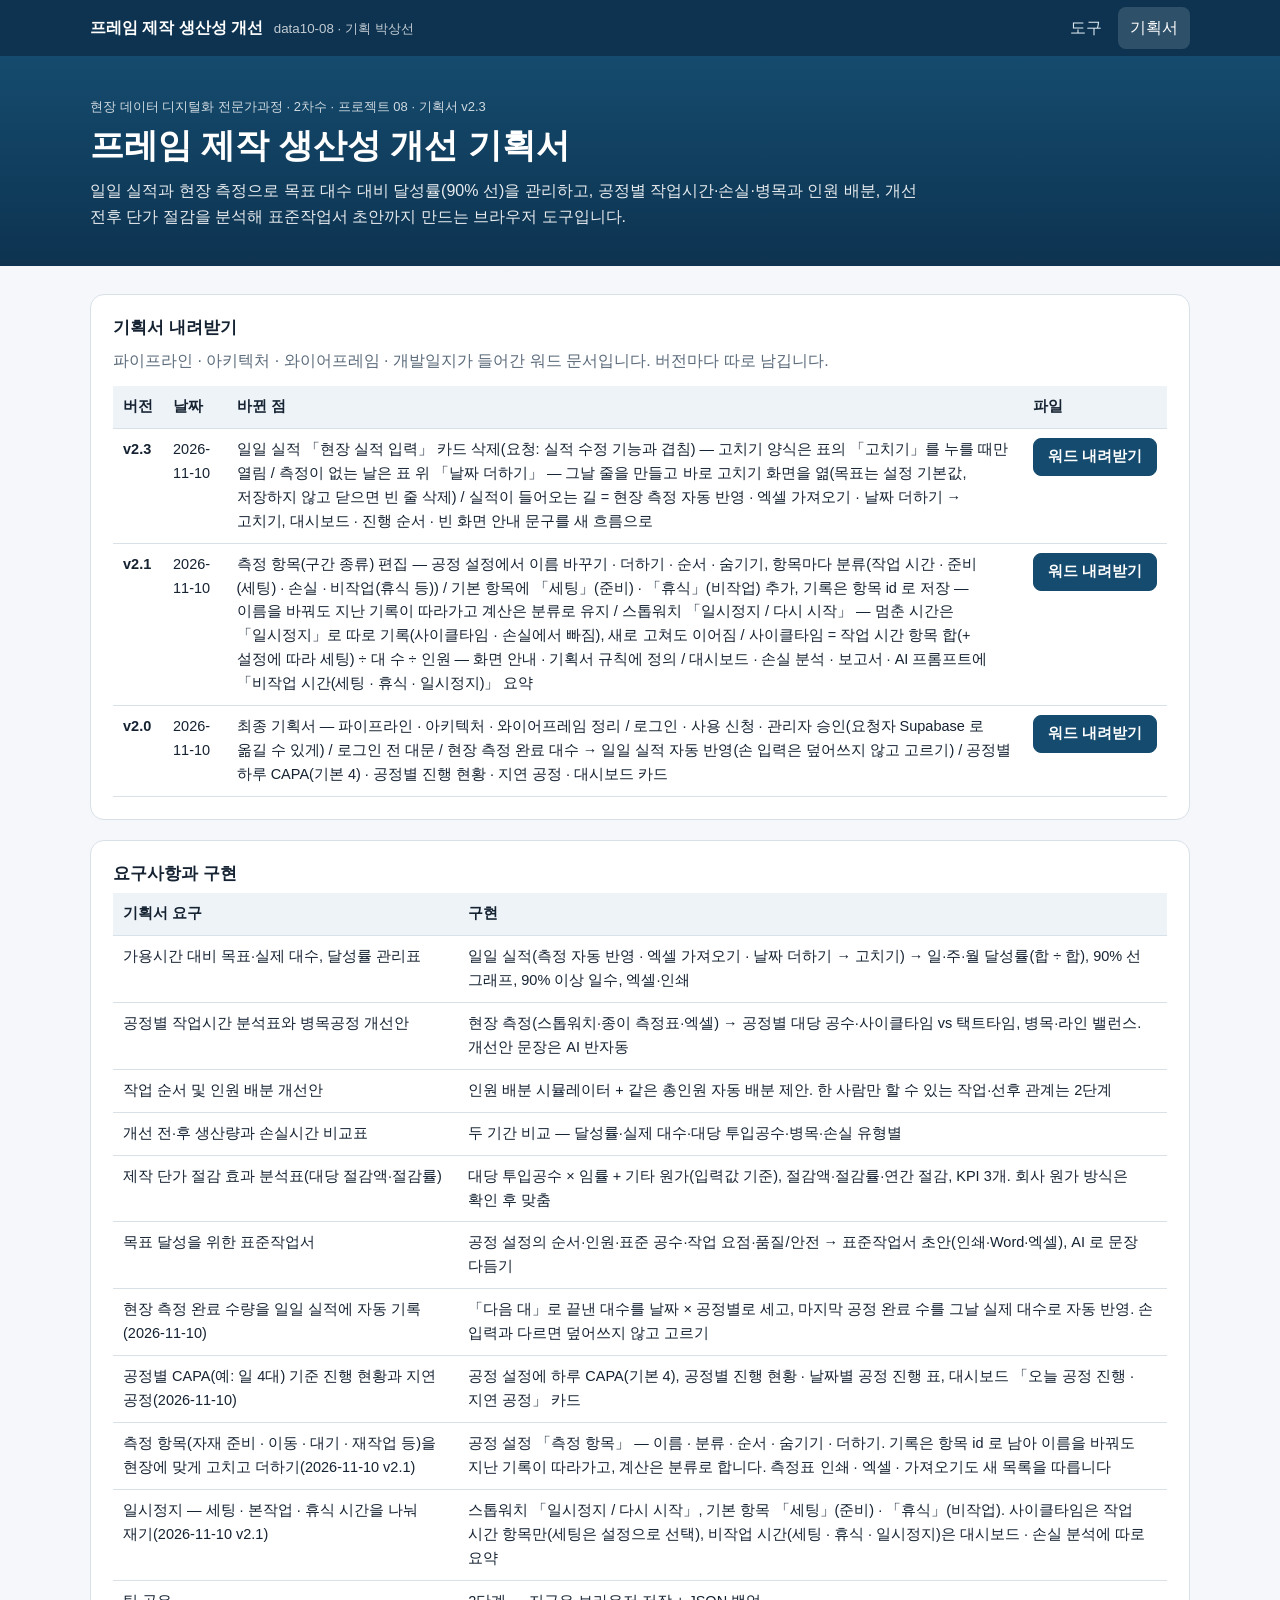
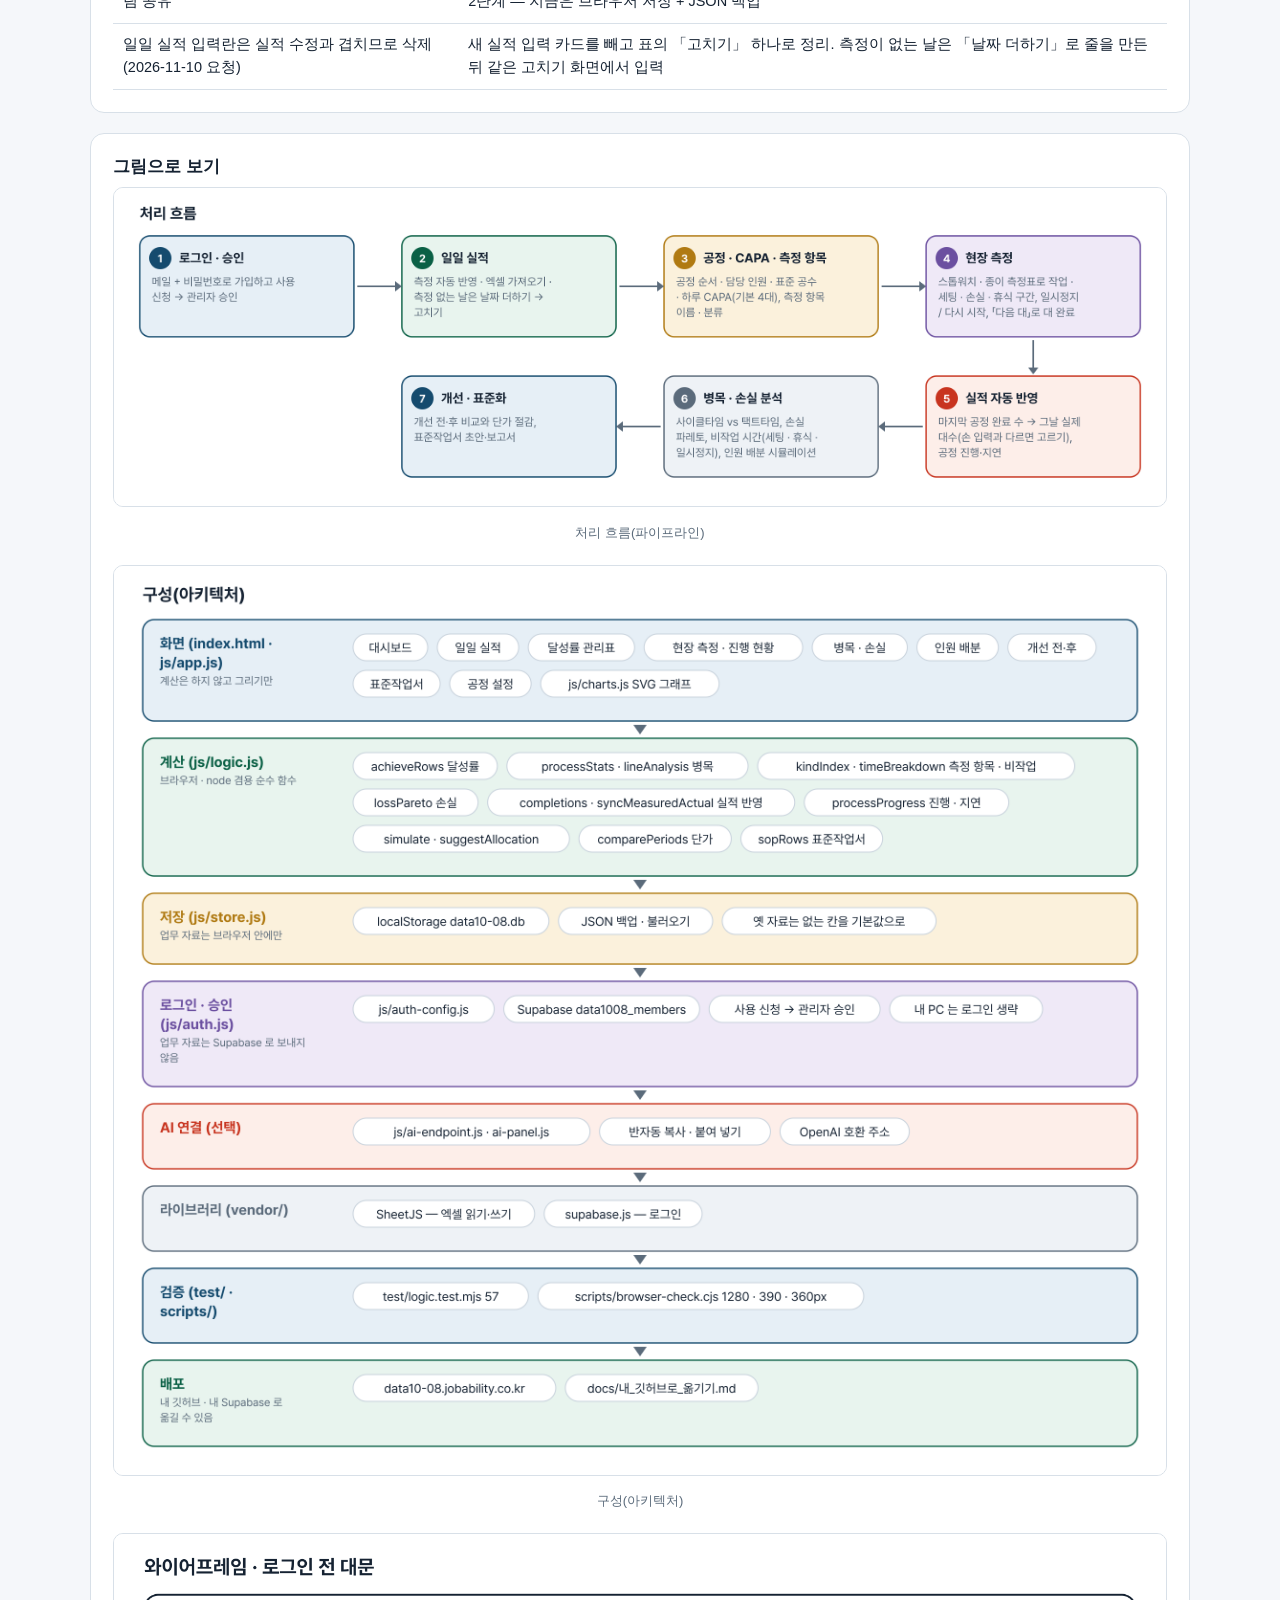
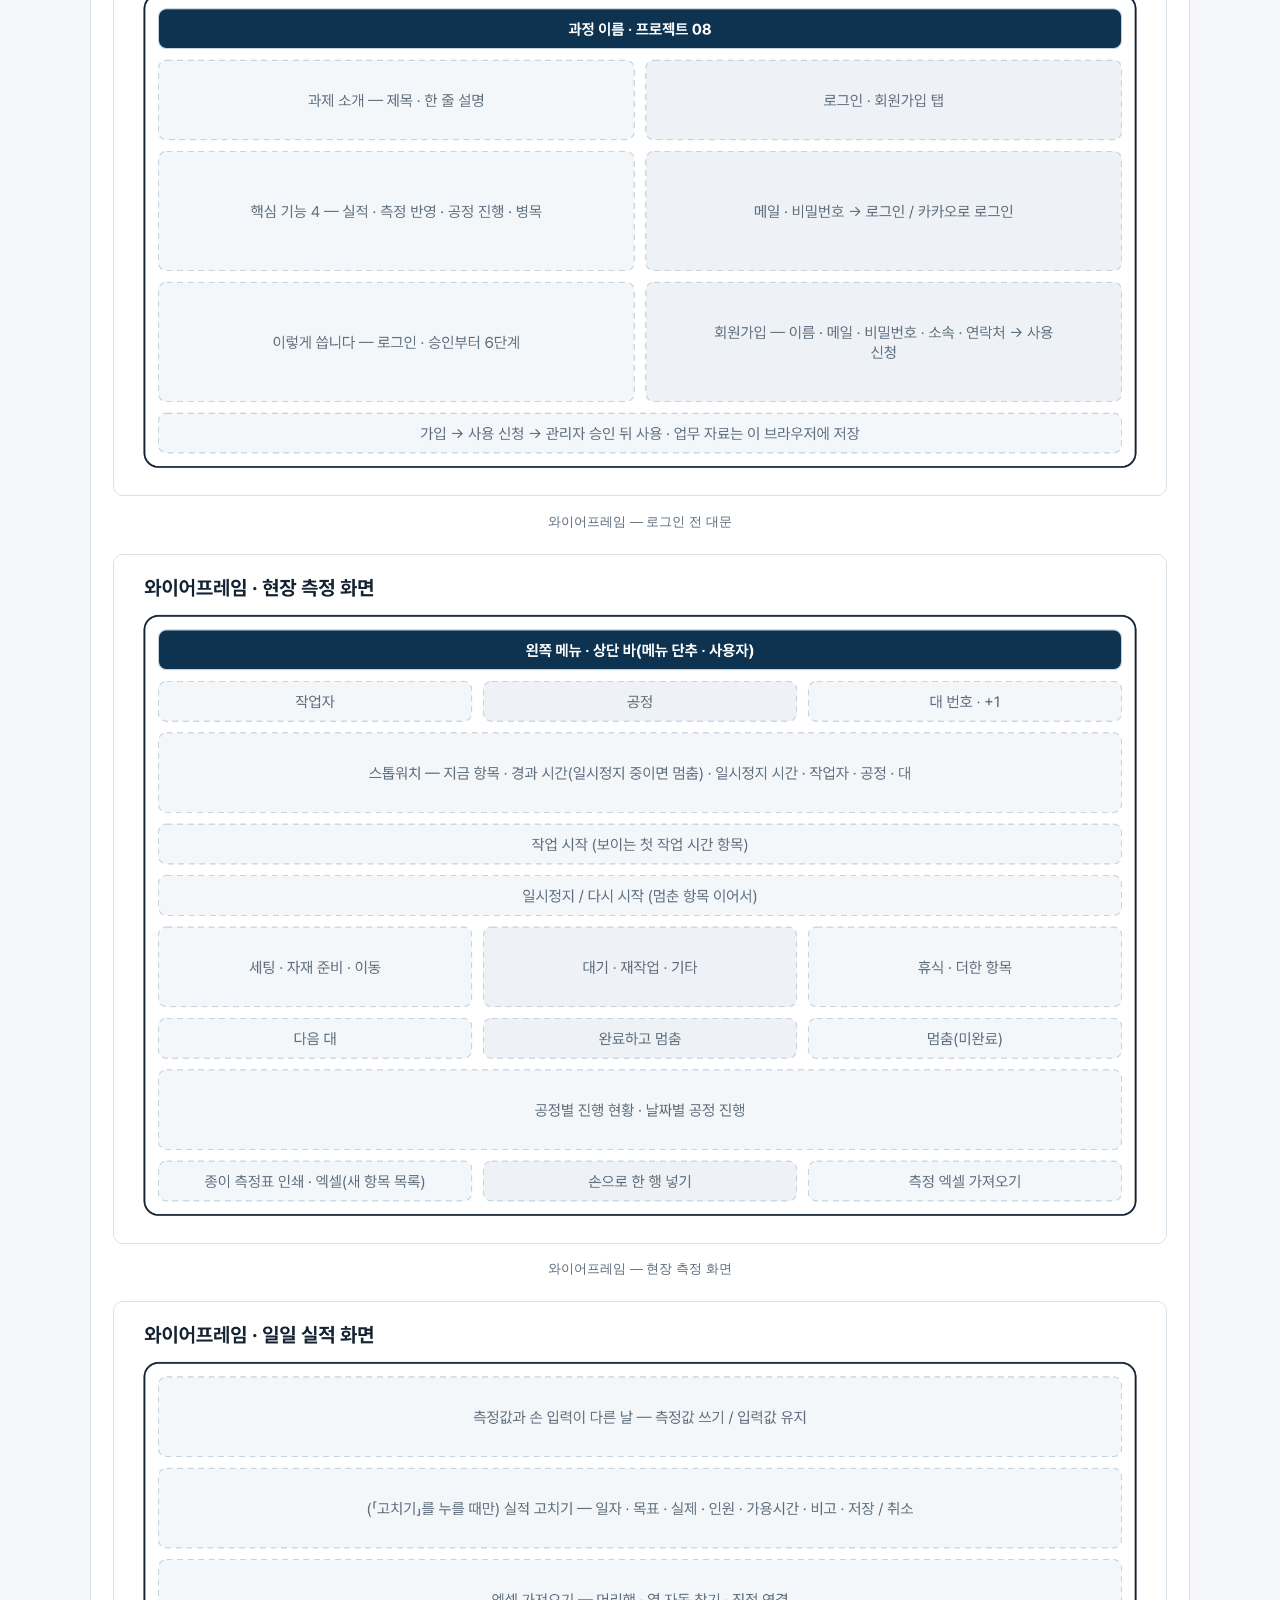
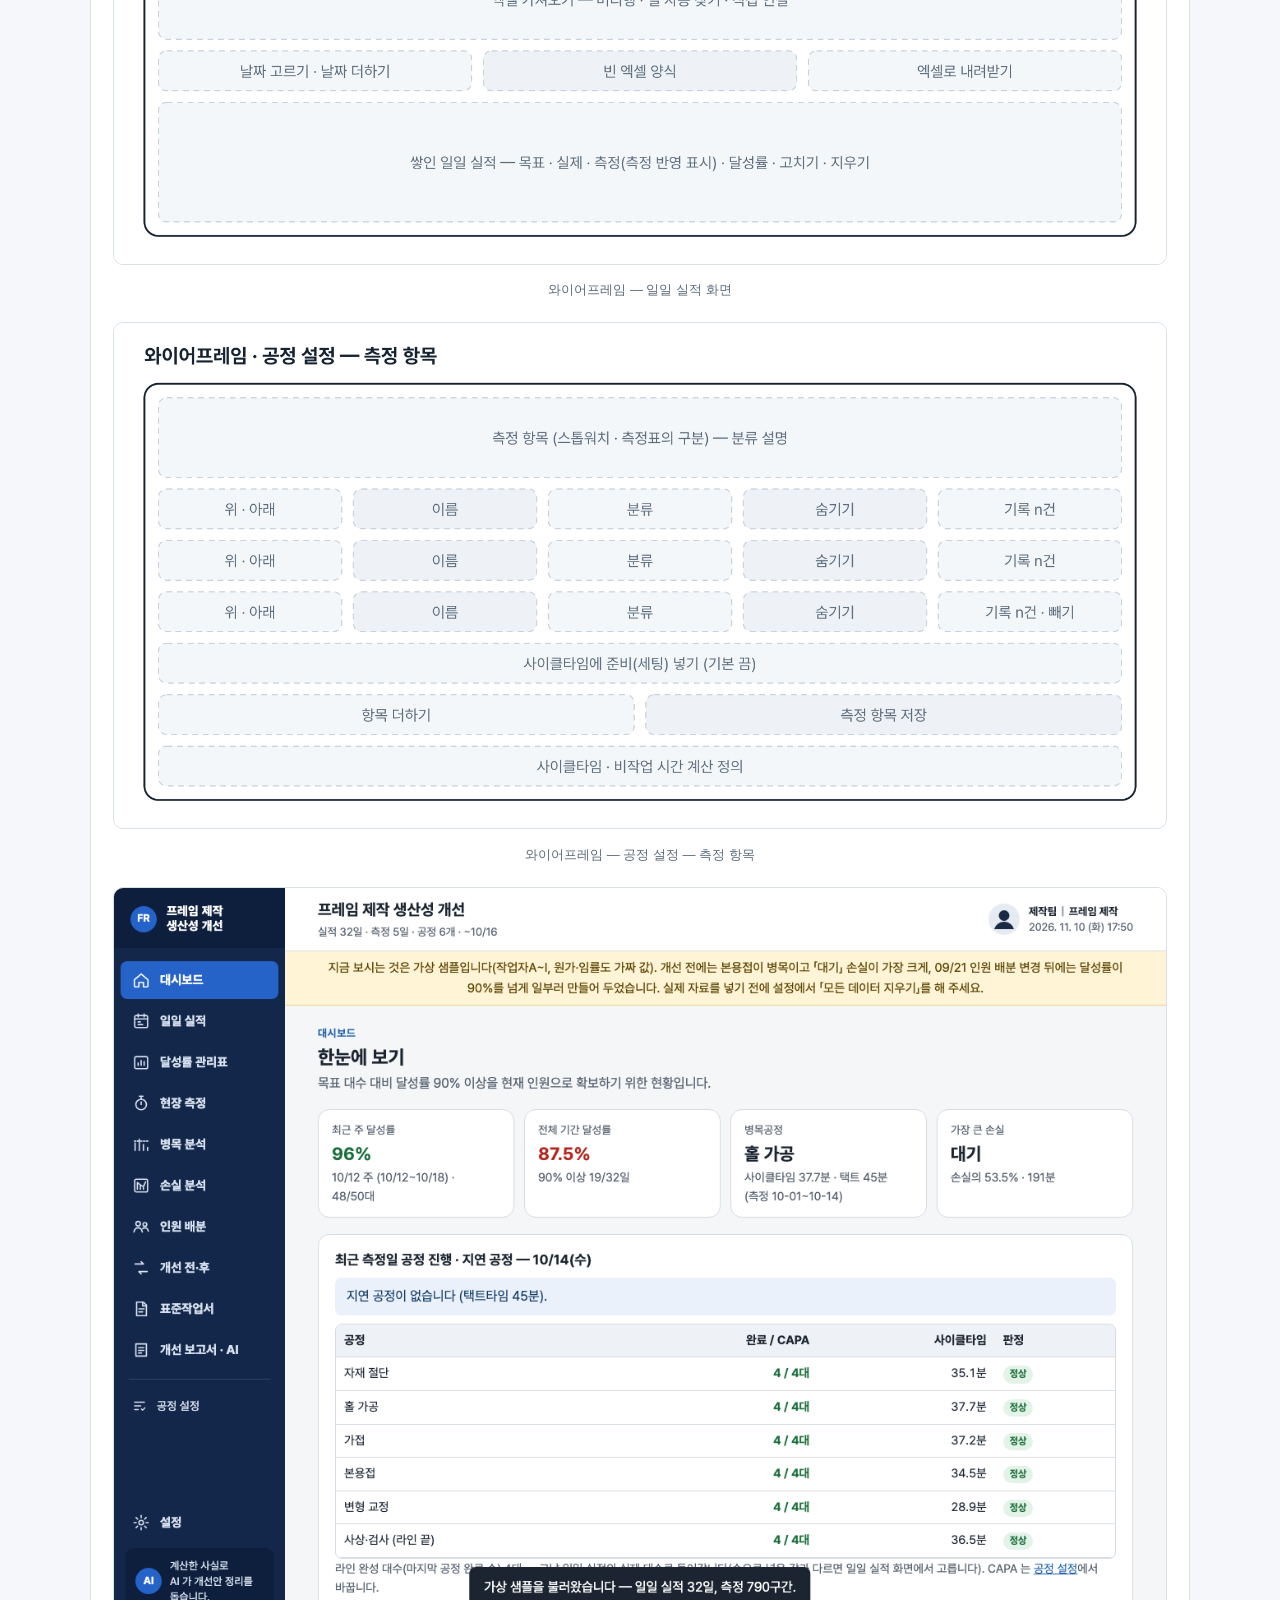
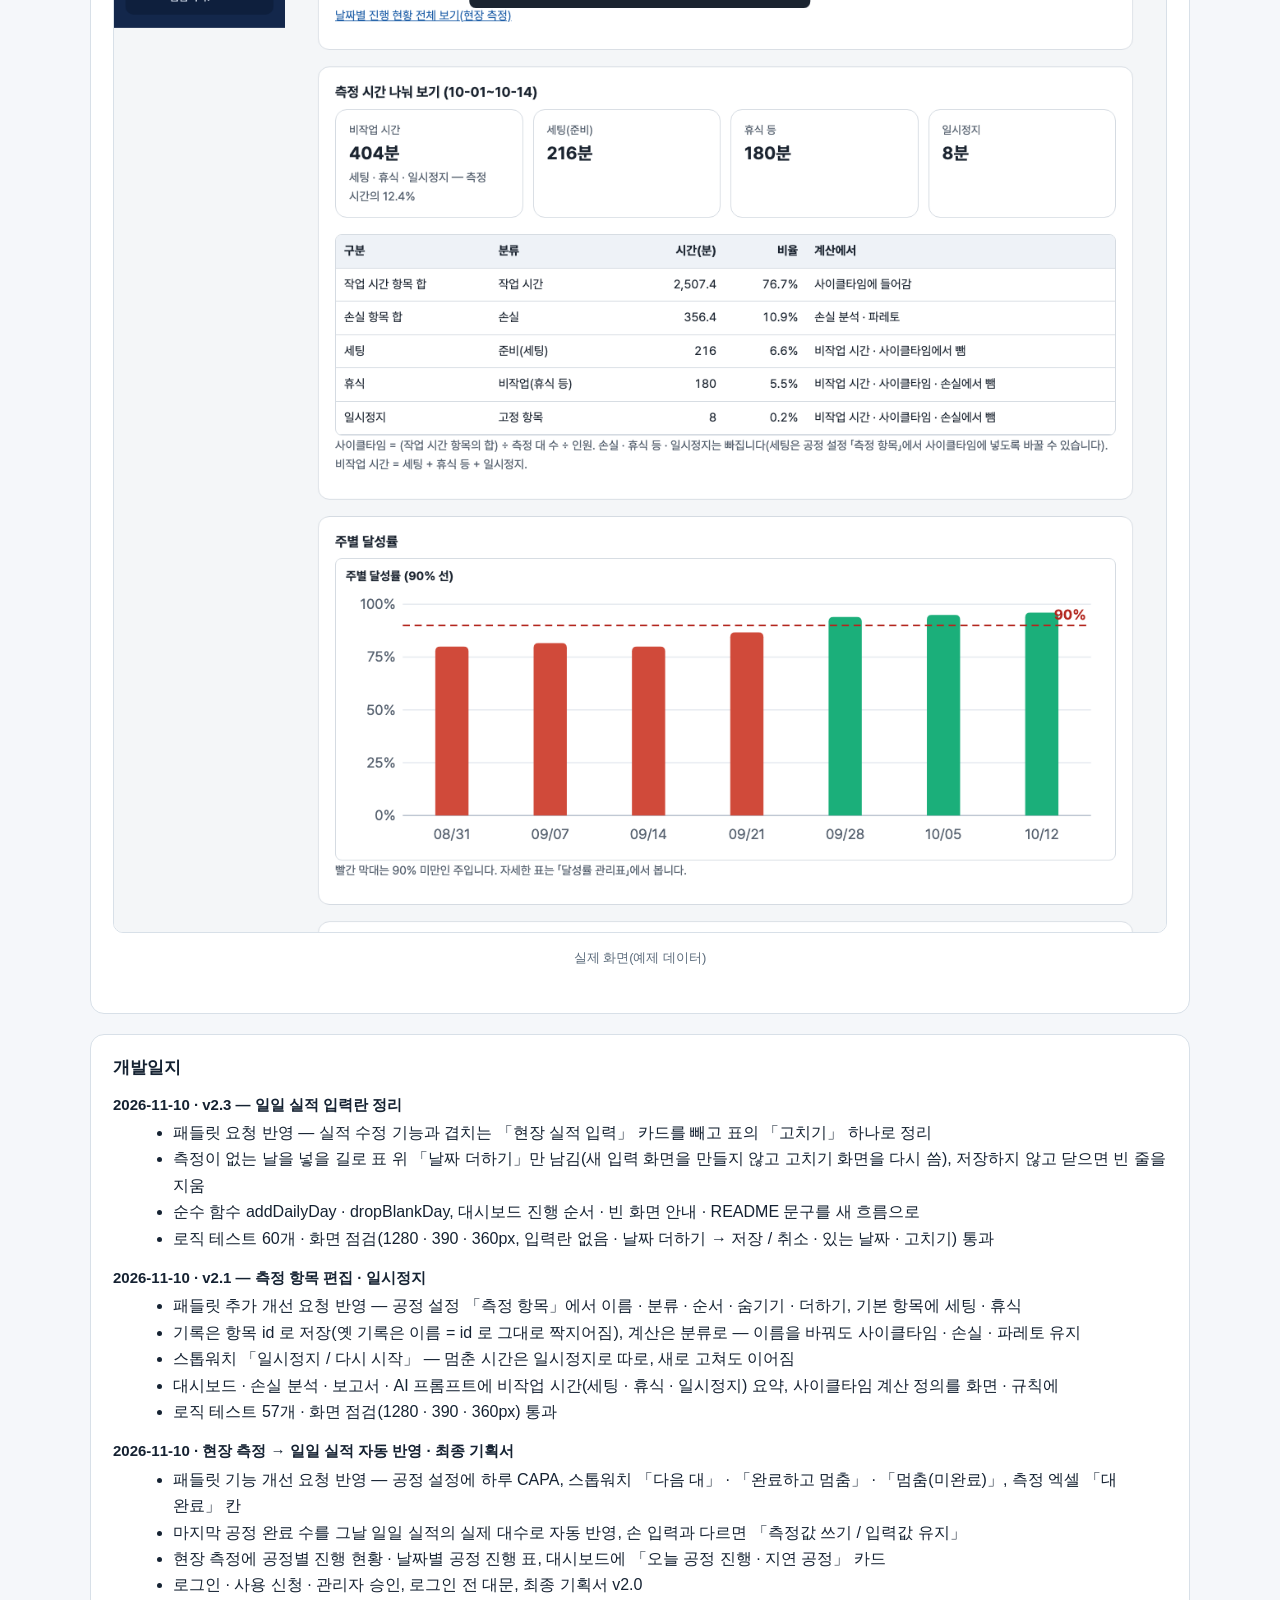
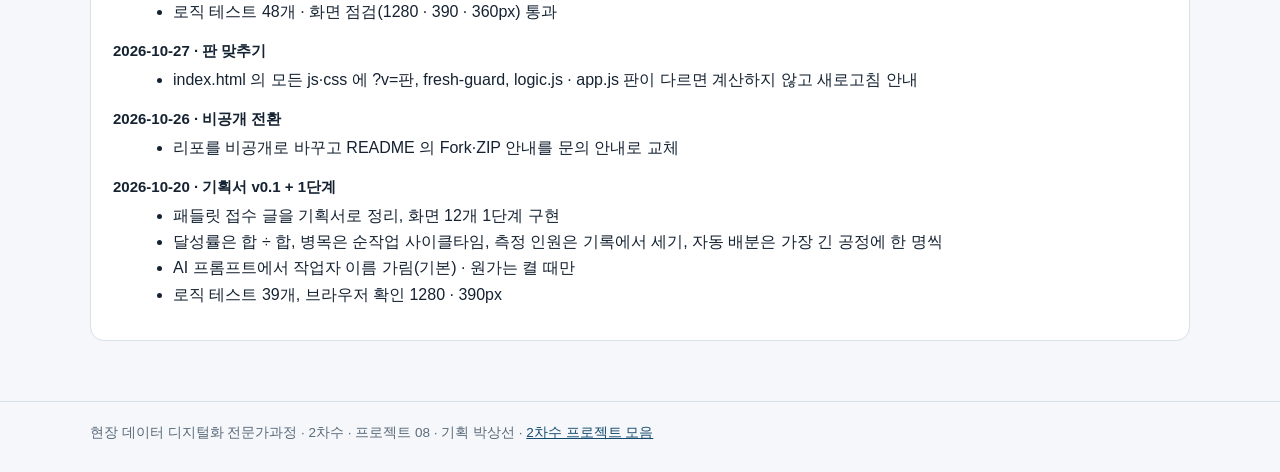
==== commit d75a8c14: "v2.3 — 일일 실적 입력란 삭제(날짜 더하기 · 고치기 화면 재사용) · 판 2026-11-10.5 Co-Authored-By: Claude Opus 5.5 <noreply@a" ====
--- a/plan.html
+++ b/plan.html
@@ -37,7 +37,7 @@
   </div>
 </nav>
 <header class="hero"><div class="wrap">
-  <div class="eyebrow">현장 데이터 디지털화 전문가과정 · 2차수 · 프로젝트 08 · 기획서 v2.1</div>
+  <div class="eyebrow">현장 데이터 디지털화 전문가과정 · 2차수 · 프로젝트 08 · 기획서 v2.3</div>
   <h1>프레임 제작 생산성 개선 기획서</h1>
   <p>일일 실적과 현장 측정으로 목표 대수 대비 달성률(90% 선)을 관리하고, 공정별 작업시간·손실·병목과 인원 배분, 개선 전후 단가 절감을 분석해 표준작업서 초안까지 만드는 브라우저 도구입니다.</p>
 </div></header>
@@ -45,14 +45,14 @@
 <div class="card">
   <h2 style="margin-top:0">기획서 내려받기</h2>
   <p class="sub">파이프라인 · 아키텍처 · 와이어프레임 · 개발일지가 들어간 워드 문서입니다. 버전마다 따로 남깁니다.</p>
-  <div class="tablewrap plan"><table><thead><tr><th>버전</th><th>날짜</th><th>바뀐 점</th><th>파일</th></tr></thead><tbody><tr><td><b>v2.1</b></td><td>2026-11-10</td><td>측정 항목(구간 종류) 편집 — 공정 설정에서 이름 바꾸기 · 더하기 · 순서 · 숨기기, 항목마다 분류(작업 시간 · 준비(세팅) · 손실 · 비작업(휴식 등)) / 기본 항목에 「세팅」(준비) · 「휴식」(비작업) 추가, 기록은 항목 id 로 저장 — 이름을 바꿔도 지난 기록이 따라가고 계산은 분류로 유지 / 스톱워치 「일시정지 / 다시 시작」 — 멈춘 시간은 「일시정지」로 따로 기록(사이클타임 · 손실에서 빠짐), 새로 고쳐도 이어짐 / 사이클타임 = 작업 시간 항목 합(+ 설정에 따라 세팅) ÷ 대 수 ÷ 인원 — 화면 안내 · 기획서 규칙에 정의 / 대시보드 · 손실 분석 · 보고서 · AI 프롬프트에 「비작업 시간(세팅 · 휴식 · 일시정지)」 요약</td><td><a class="btn primary" href="docs/기획서/data10-08_박상선_프레임제작생산성개선_기획서_v2.1.docx" download>워드 내려받기</a></td></tr><tr><td><b>v2.0</b></td><td>2026-11-10</td><td>최종 기획서 — 파이프라인 · 아키텍처 · 와이어프레임 정리 / 로그인 · 사용 신청 · 관리자 승인(요청자 Supabase 로 옮길 수 있게) / 로그인 전 대문 / 현장 측정 완료 대수 → 일일 실적 자동 반영(손 입력은 덮어쓰지 않고 고르기) / 공정별 하루 CAPA(기본 4) · 공정별 진행 현황 · 지연 공정 · 대시보드 카드</td><td><a class="btn primary" href="docs/기획서/data10-08_박상선_프레임제작생산성개선_기획서_v2.0.docx" download>워드 내려받기</a></td></tr></tbody></table></div>
+  <div class="tablewrap plan"><table><thead><tr><th>버전</th><th>날짜</th><th>바뀐 점</th><th>파일</th></tr></thead><tbody><tr><td><b>v2.3</b></td><td>2026-11-10</td><td>일일 실적 「현장 실적 입력」 카드 삭제(요청: 실적 수정 기능과 겹침) — 고치기 양식은 표의 「고치기」를 누를 때만 열림 / 측정이 없는 날은 표 위 「날짜 더하기」 — 그날 줄을 만들고 바로 고치기 화면을 엶(목표는 설정 기본값, 저장하지 않고 닫으면 빈 줄 삭제) / 실적이 들어오는 길 = 현장 측정 자동 반영 · 엑셀 가져오기 · 날짜 더하기 → 고치기, 대시보드 · 진행 순서 · 빈 화면 안내 문구를 새 흐름으로</td><td><a class="btn primary" href="docs/기획서/data10-08_박상선_프레임제작생산성개선_기획서_v2.3.docx" download>워드 내려받기</a></td></tr><tr><td><b>v2.1</b></td><td>2026-11-10</td><td>측정 항목(구간 종류) 편집 — 공정 설정에서 이름 바꾸기 · 더하기 · 순서 · 숨기기, 항목마다 분류(작업 시간 · 준비(세팅) · 손실 · 비작업(휴식 등)) / 기본 항목에 「세팅」(준비) · 「휴식」(비작업) 추가, 기록은 항목 id 로 저장 — 이름을 바꿔도 지난 기록이 따라가고 계산은 분류로 유지 / 스톱워치 「일시정지 / 다시 시작」 — 멈춘 시간은 「일시정지」로 따로 기록(사이클타임 · 손실에서 빠짐), 새로 고쳐도 이어짐 / 사이클타임 = 작업 시간 항목 합(+ 설정에 따라 세팅) ÷ 대 수 ÷ 인원 — 화면 안내 · 기획서 규칙에 정의 / 대시보드 · 손실 분석 · 보고서 · AI 프롬프트에 「비작업 시간(세팅 · 휴식 · 일시정지)」 요약</td><td><a class="btn primary" href="docs/기획서/data10-08_박상선_프레임제작생산성개선_기획서_v2.1.docx" download>워드 내려받기</a></td></tr><tr><td><b>v2.0</b></td><td>2026-11-10</td><td>최종 기획서 — 파이프라인 · 아키텍처 · 와이어프레임 정리 / 로그인 · 사용 신청 · 관리자 승인(요청자 Supabase 로 옮길 수 있게) / 로그인 전 대문 / 현장 측정 완료 대수 → 일일 실적 자동 반영(손 입력은 덮어쓰지 않고 고르기) / 공정별 하루 CAPA(기본 4) · 공정별 진행 현황 · 지연 공정 · 대시보드 카드</td><td><a class="btn primary" href="docs/기획서/data10-08_박상선_프레임제작생산성개선_기획서_v2.0.docx" download>워드 내려받기</a></td></tr></tbody></table></div>
 </div>
 <div class="card plan">
   <h2 style="margin-top:0">요구사항과 구현</h2>
-  <div class="tablewrap"><table><thead><tr><th>기획서 요구</th><th>구현</th></tr></thead><tbody><tr><td>가용시간 대비 목표·실제 대수, 달성률 관리표</td><td>일일 실적 입력·엑셀 가져오기 → 일·주·월 달성률(합 ÷ 합), 90% 선 그래프, 90% 이상 일수, 엑셀·인쇄</td></tr><tr><td>공정별 작업시간 분석표와 병목공정 개선안</td><td>현장 측정(스톱워치·종이 측정표·엑셀) → 공정별 대당 공수·사이클타임 vs 택트타임, 병목·라인 밸런스. 개선안 문장은 AI 반자동</td></tr><tr><td>작업 순서 및 인원 배분 개선안</td><td>인원 배분 시뮬레이터 + 같은 총인원 자동 배분 제안. 한 사람만 할 수 있는 작업·선후 관계는 2단계</td></tr><tr><td>개선 전·후 생산량과 손실시간 비교표</td><td>두 기간 비교 — 달성률·실제 대수·대당 투입공수·병목·손실 유형별</td></tr><tr><td>제작 단가 절감 효과 분석표(대당 절감액·절감률)</td><td>대당 투입공수 × 임률 + 기타 원가(입력값 기준), 절감액·절감률·연간 절감, KPI 3개. 회사 원가 방식은 확인 후 맞춤</td></tr><tr><td>목표 달성을 위한 표준작업서</td><td>공정 설정의 순서·인원·표준 공수·작업 요점·품질/안전 → 표준작업서 초안(인쇄·Word·엑셀), AI 로 문장 다듬기</td></tr><tr><td>현장 측정 완료 수량을 일일 실적에 자동 기록(2026-11-10)</td><td>「다음 대」로 끝낸 대수를 날짜 × 공정별로 세고, 마지막 공정 완료 수를 그날 실제 대수로 자동 반영. 손 입력과 다르면 덮어쓰지 않고 고르기</td></tr><tr><td>공정별 CAPA(예: 일 4대) 기준 진행 현황과 지연 공정(2026-11-10)</td><td>공정 설정에 하루 CAPA(기본 4), 공정별 진행 현황 · 날짜별 공정 진행 표, 대시보드 「오늘 공정 진행 · 지연 공정」 카드</td></tr><tr><td>측정 항목(자재 준비 · 이동 · 대기 · 재작업 등)을 현장에 맞게 고치고 더하기(2026-11-10 v2.1)</td><td>공정 설정 「측정 항목」 — 이름 · 분류 · 순서 · 숨기기 · 더하기. 기록은 항목 id 로 남아 이름을 바꿔도 지난 기록이 따라가고, 계산은 분류로 합니다. 측정표 인쇄 · 엑셀 · 가져오기도 새 목록을 따릅니다</td></tr><tr><td>일시정지 — 세팅 · 본작업 · 휴식 시간을 나눠 재기(2026-11-10 v2.1)</td><td>스톱워치 「일시정지 / 다시 시작」, 기본 항목 「세팅」(준비) · 「휴식」(비작업). 사이클타임은 작업 시간 항목만(세팅은 설정으로 선택), 비작업 시간(세팅 · 휴식 · 일시정지)은 대시보드 · 손실 분석에 따로 요약</td></tr><tr><td>팀 공유</td><td>2단계 — 지금은 브라우저 저장 + JSON 백업</td></tr></tbody></table></div>
+  <div class="tablewrap"><table><thead><tr><th>기획서 요구</th><th>구현</th></tr></thead><tbody><tr><td>가용시간 대비 목표·실제 대수, 달성률 관리표</td><td>일일 실적(측정 자동 반영 · 엑셀 가져오기 · 날짜 더하기 → 고치기) → 일·주·월 달성률(합 ÷ 합), 90% 선 그래프, 90% 이상 일수, 엑셀·인쇄</td></tr><tr><td>공정별 작업시간 분석표와 병목공정 개선안</td><td>현장 측정(스톱워치·종이 측정표·엑셀) → 공정별 대당 공수·사이클타임 vs 택트타임, 병목·라인 밸런스. 개선안 문장은 AI 반자동</td></tr><tr><td>작업 순서 및 인원 배분 개선안</td><td>인원 배분 시뮬레이터 + 같은 총인원 자동 배분 제안. 한 사람만 할 수 있는 작업·선후 관계는 2단계</td></tr><tr><td>개선 전·후 생산량과 손실시간 비교표</td><td>두 기간 비교 — 달성률·실제 대수·대당 투입공수·병목·손실 유형별</td></tr><tr><td>제작 단가 절감 효과 분석표(대당 절감액·절감률)</td><td>대당 투입공수 × 임률 + 기타 원가(입력값 기준), 절감액·절감률·연간 절감, KPI 3개. 회사 원가 방식은 확인 후 맞춤</td></tr><tr><td>목표 달성을 위한 표준작업서</td><td>공정 설정의 순서·인원·표준 공수·작업 요점·품질/안전 → 표준작업서 초안(인쇄·Word·엑셀), AI 로 문장 다듬기</td></tr><tr><td>현장 측정 완료 수량을 일일 실적에 자동 기록(2026-11-10)</td><td>「다음 대」로 끝낸 대수를 날짜 × 공정별로 세고, 마지막 공정 완료 수를 그날 실제 대수로 자동 반영. 손 입력과 다르면 덮어쓰지 않고 고르기</td></tr><tr><td>공정별 CAPA(예: 일 4대) 기준 진행 현황과 지연 공정(2026-11-10)</td><td>공정 설정에 하루 CAPA(기본 4), 공정별 진행 현황 · 날짜별 공정 진행 표, 대시보드 「오늘 공정 진행 · 지연 공정」 카드</td></tr><tr><td>측정 항목(자재 준비 · 이동 · 대기 · 재작업 등)을 현장에 맞게 고치고 더하기(2026-11-10 v2.1)</td><td>공정 설정 「측정 항목」 — 이름 · 분류 · 순서 · 숨기기 · 더하기. 기록은 항목 id 로 남아 이름을 바꿔도 지난 기록이 따라가고, 계산은 분류로 합니다. 측정표 인쇄 · 엑셀 · 가져오기도 새 목록을 따릅니다</td></tr><tr><td>일시정지 — 세팅 · 본작업 · 휴식 시간을 나눠 재기(2026-11-10 v2.1)</td><td>스톱워치 「일시정지 / 다시 시작」, 기본 항목 「세팅」(준비) · 「휴식」(비작업). 사이클타임은 작업 시간 항목만(세팅은 설정으로 선택), 비작업 시간(세팅 · 휴식 · 일시정지)은 대시보드 · 손실 분석에 따로 요약</td></tr><tr><td>팀 공유</td><td>2단계 — 지금은 브라우저 저장 + JSON 백업</td></tr><tr><td>일일 실적 입력란은 실적 수정과 겹치므로 삭제(2026-11-10 요청)</td><td>새 실적 입력 카드를 빼고 표의 「고치기」 하나로 정리. 측정이 없는 날은 「날짜 더하기」로 줄을 만든 뒤 같은 고치기 화면에서 입력</td></tr></tbody></table></div>
 </div>
 <div class="card plan-figs"><h2 style="margin-top:0">그림으로 보기</h2><figure><img src="docs/img/pipeline.png" alt="처리 흐름(파이프라인)" loading="lazy"><figcaption>처리 흐름(파이프라인)</figcaption></figure><figure><img src="docs/img/architecture.png" alt="구성(아키텍처)" loading="lazy"><figcaption>구성(아키텍처)</figcaption></figure><figure><img src="docs/img/wireframe-1.png" alt="와이어프레임 — 로그인 전 대문" loading="lazy"><figcaption>와이어프레임 — 로그인 전 대문</figcaption></figure><figure><img src="docs/img/wireframe-2.png" alt="와이어프레임 — 현장 측정 화면" loading="lazy"><figcaption>와이어프레임 — 현장 측정 화면</figcaption></figure><figure><img src="docs/img/wireframe-3.png" alt="와이어프레임 — 일일 실적 화면" loading="lazy"><figcaption>와이어프레임 — 일일 실적 화면</figcaption></figure><figure><img src="docs/img/wireframe-4.png" alt="와이어프레임 — 공정 설정 — 측정 항목" loading="lazy"><figcaption>와이어프레임 — 공정 설정 — 측정 항목</figcaption></figure><figure><img src="docs/img/screen.png" alt="실제 화면(예제 데이터)" loading="lazy"><figcaption>실제 화면(예제 데이터)</figcaption></figure></div>
-<div class="card"><h2 style="margin-top:0">개발일지</h2><h3>2026-11-10 · v2.1 — 측정 항목 편집 · 일시정지</h3><ul><li>패들릿 추가 개선 요청 반영 — 공정 설정 「측정 항목」에서 이름 · 분류 · 순서 · 숨기기 · 더하기, 기본 항목에 세팅 · 휴식</li><li>기록은 항목 id 로 저장(옛 기록은 이름 = id 로 그대로 짝지어짐), 계산은 분류로 — 이름을 바꿔도 사이클타임 · 손실 · 파레토 유지</li><li>스톱워치 「일시정지 / 다시 시작」 — 멈춘 시간은 일시정지로 따로, 새로 고쳐도 이어짐</li><li>대시보드 · 손실 분석 · 보고서 · AI 프롬프트에 비작업 시간(세팅 · 휴식 · 일시정지) 요약, 사이클타임 계산 정의를 화면 · 규칙에</li><li>로직 테스트 57개 · 화면 점검(1280 · 390 · 360px) 통과</li></ul><h3>2026-11-10 · 현장 측정 → 일일 실적 자동 반영 · 최종 기획서</h3><ul><li>패들릿 기능 개선 요청 반영 — 공정 설정에 하루 CAPA, 스톱워치 「다음 대」 · 「완료하고 멈춤」 · 「멈춤(미완료)」, 측정 엑셀 「대 완료」 칸</li><li>마지막 공정 완료 수를 그날 일일 실적의 실제 대수로 자동 반영, 손 입력과 다르면 「측정값 쓰기 / 입력값 유지」</li><li>현장 측정에 공정별 진행 현황 · 날짜별 공정 진행 표, 대시보드에 「오늘 공정 진행 · 지연 공정」 카드</li><li>로그인 · 사용 신청 · 관리자 승인, 로그인 전 대문, 최종 기획서 v2.0</li><li>로직 테스트 48개 · 화면 점검(1280 · 390 · 360px) 통과</li></ul><h3>2026-10-27 · 판 맞추기</h3><ul><li>index.html 의 모든 js·css 에 ?v=판, fresh-guard, logic.js · app.js 판이 다르면 계산하지 않고 새로고침 안내</li></ul><h3>2026-10-26 · 비공개 전환</h3><ul><li>리포를 비공개로 바꾸고 README 의 Fork·ZIP 안내를 문의 안내로 교체</li></ul><h3>2026-10-20 · 기획서 v0.1 + 1단계</h3><ul><li>패들릿 접수 글을 기획서로 정리, 화면 12개 1단계 구현</li><li>달성률은 합 ÷ 합, 병목은 순작업 사이클타임, 측정 인원은 기록에서 세기, 자동 배분은 가장 긴 공정에 한 명씩</li><li>AI 프롬프트에서 작업자 이름 가림(기본) · 원가는 켤 때만</li><li>로직 테스트 39개, 브라우저 확인 1280 · 390px</li></ul></div>
+<div class="card"><h2 style="margin-top:0">개발일지</h2><h3>2026-11-10 · v2.3 — 일일 실적 입력란 정리</h3><ul><li>패들릿 요청 반영 — 실적 수정 기능과 겹치는 「현장 실적 입력」 카드를 빼고 표의 「고치기」 하나로 정리</li><li>측정이 없는 날을 넣을 길로 표 위 「날짜 더하기」만 남김(새 입력 화면을 만들지 않고 고치기 화면을 다시 씀), 저장하지 않고 닫으면 빈 줄을 지움</li><li>순수 함수 addDailyDay · dropBlankDay, 대시보드 진행 순서 · 빈 화면 안내 · README 문구를 새 흐름으로</li><li>로직 테스트 60개 · 화면 점검(1280 · 390 · 360px, 입력란 없음 · 날짜 더하기 → 저장 / 취소 · 있는 날짜 · 고치기) 통과</li></ul><h3>2026-11-10 · v2.1 — 측정 항목 편집 · 일시정지</h3><ul><li>패들릿 추가 개선 요청 반영 — 공정 설정 「측정 항목」에서 이름 · 분류 · 순서 · 숨기기 · 더하기, 기본 항목에 세팅 · 휴식</li><li>기록은 항목 id 로 저장(옛 기록은 이름 = id 로 그대로 짝지어짐), 계산은 분류로 — 이름을 바꿔도 사이클타임 · 손실 · 파레토 유지</li><li>스톱워치 「일시정지 / 다시 시작」 — 멈춘 시간은 일시정지로 따로, 새로 고쳐도 이어짐</li><li>대시보드 · 손실 분석 · 보고서 · AI 프롬프트에 비작업 시간(세팅 · 휴식 · 일시정지) 요약, 사이클타임 계산 정의를 화면 · 규칙에</li><li>로직 테스트 57개 · 화면 점검(1280 · 390 · 360px) 통과</li></ul><h3>2026-11-10 · 현장 측정 → 일일 실적 자동 반영 · 최종 기획서</h3><ul><li>패들릿 기능 개선 요청 반영 — 공정 설정에 하루 CAPA, 스톱워치 「다음 대」 · 「완료하고 멈춤」 · 「멈춤(미완료)」, 측정 엑셀 「대 완료」 칸</li><li>마지막 공정 완료 수를 그날 일일 실적의 실제 대수로 자동 반영, 손 입력과 다르면 「측정값 쓰기 / 입력값 유지」</li><li>현장 측정에 공정별 진행 현황 · 날짜별 공정 진행 표, 대시보드에 「오늘 공정 진행 · 지연 공정」 카드</li><li>로그인 · 사용 신청 · 관리자 승인, 로그인 전 대문, 최종 기획서 v2.0</li><li>로직 테스트 48개 · 화면 점검(1280 · 390 · 360px) 통과</li></ul><h3>2026-10-27 · 판 맞추기</h3><ul><li>index.html 의 모든 js·css 에 ?v=판, fresh-guard, logic.js · app.js 판이 다르면 계산하지 않고 새로고침 안내</li></ul><h3>2026-10-26 · 비공개 전환</h3><ul><li>리포를 비공개로 바꾸고 README 의 Fork·ZIP 안내를 문의 안내로 교체</li></ul><h3>2026-10-20 · 기획서 v0.1 + 1단계</h3><ul><li>패들릿 접수 글을 기획서로 정리, 화면 12개 1단계 구현</li><li>달성률은 합 ÷ 합, 병목은 순작업 사이클타임, 측정 인원은 기록에서 세기, 자동 배분은 가장 긴 공정에 한 명씩</li><li>AI 프롬프트에서 작업자 이름 가림(기본) · 원가는 켤 때만</li><li>로직 테스트 39개, 브라우저 확인 1280 · 390px</li></ul></div>
 </div></main>
 <footer><div class="wrap">현장 데이터 디지털화 전문가과정 · 2차수 · 프로젝트 08 · 기획 박상선 · <a href="https://data10-00.jobability.co.kr/">2차수 프로젝트 모음</a></div></footer>
 </body>
--- a/css/style.css
+++ b/css/style.css
@@ -397,6 +397,10 @@
 .blank-sheet .kinds { white-space: nowrap; letter-spacing: .02em; }
 .blank-sheet .foot { font-size: 8.5pt; margin-top: 6pt; }
 
+/* 일일 실적 — 표 위 「날짜 더하기」(v2.3, 입력란 대신) */
+.daily-add { display: inline-flex; flex-wrap: wrap; gap: 6px; align-items: center; max-width: 100%; }
+.daily-add input { min-height: 40px; padding: 4px 8px; border: 1px solid var(--line); border-radius: 8px; background: #fff; max-width: 100%; }
+
 @media print {
   .sidebar, .topbar, .side-backdrop, .site-footer, .sample-banner, .store-banner, .no-print, .skip, .toast, .filters, .menu-btn { display: none !important; }
   .shell { display: block; }
